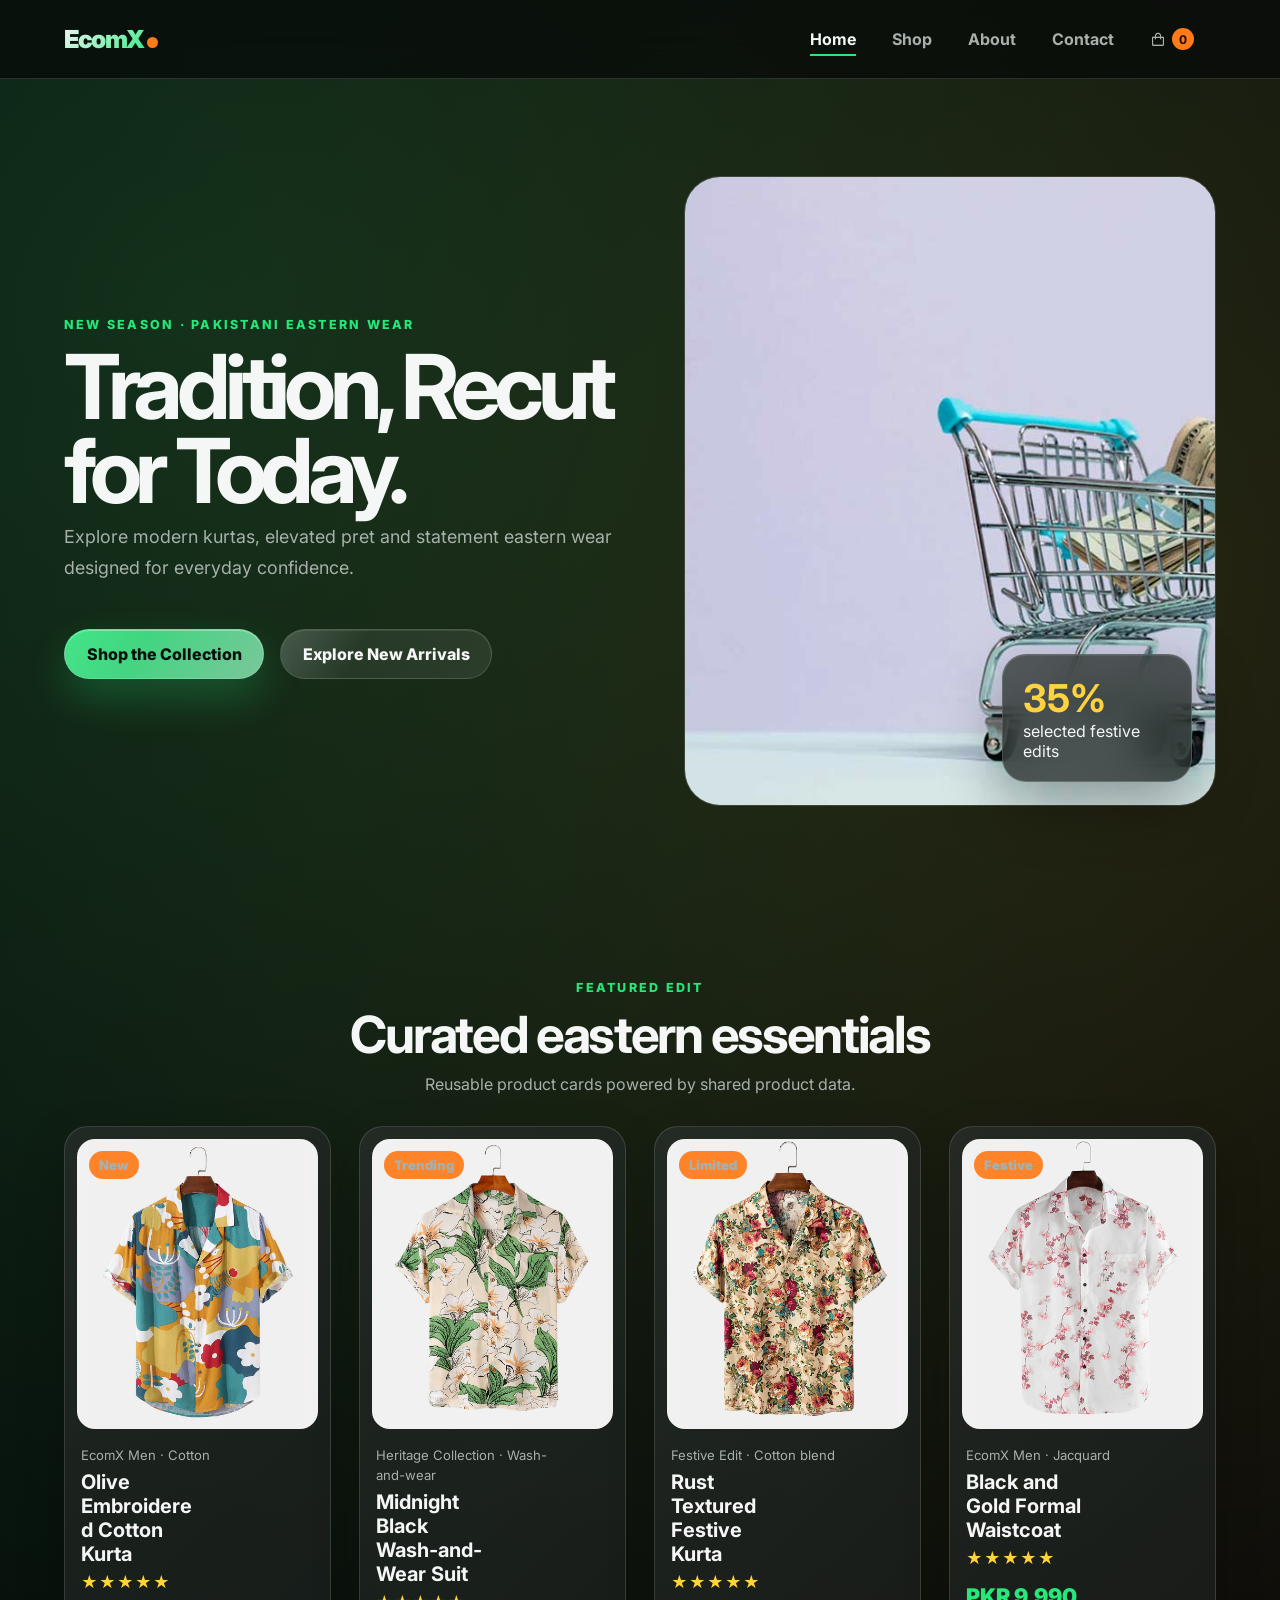
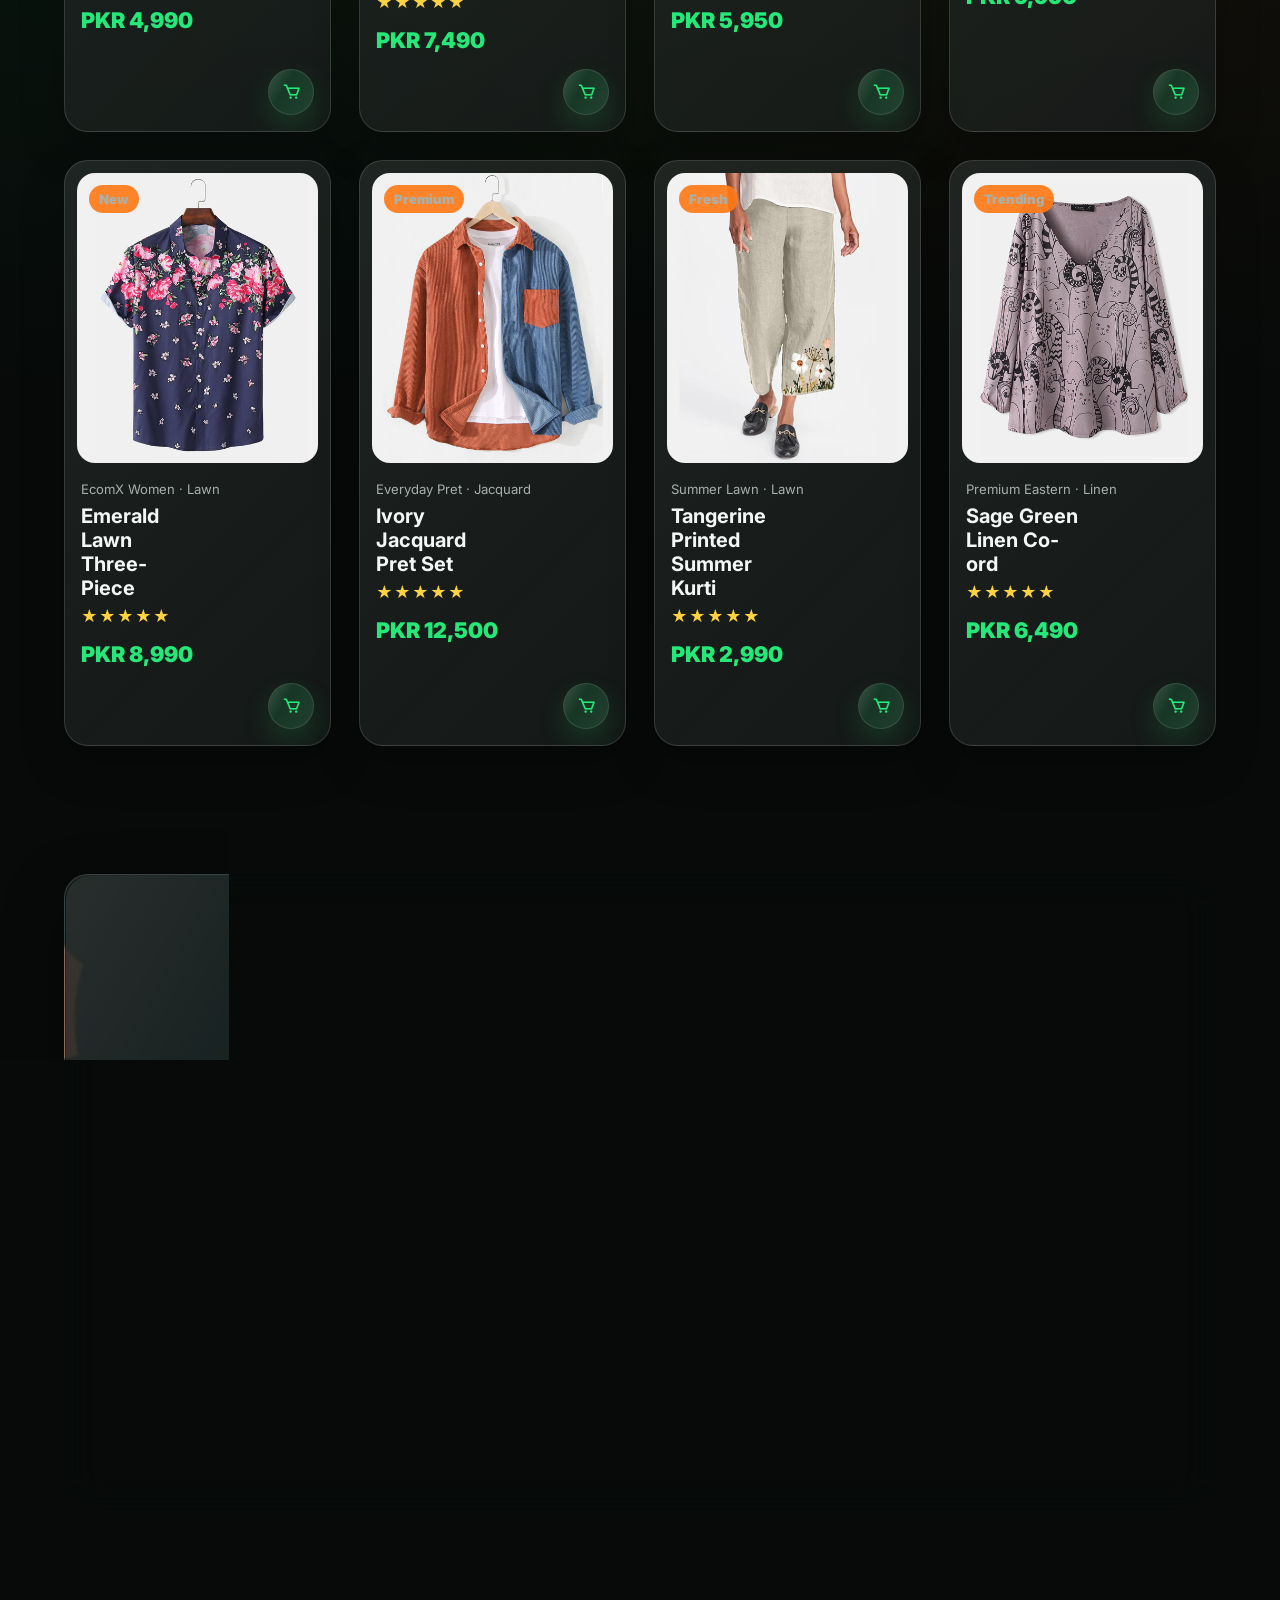
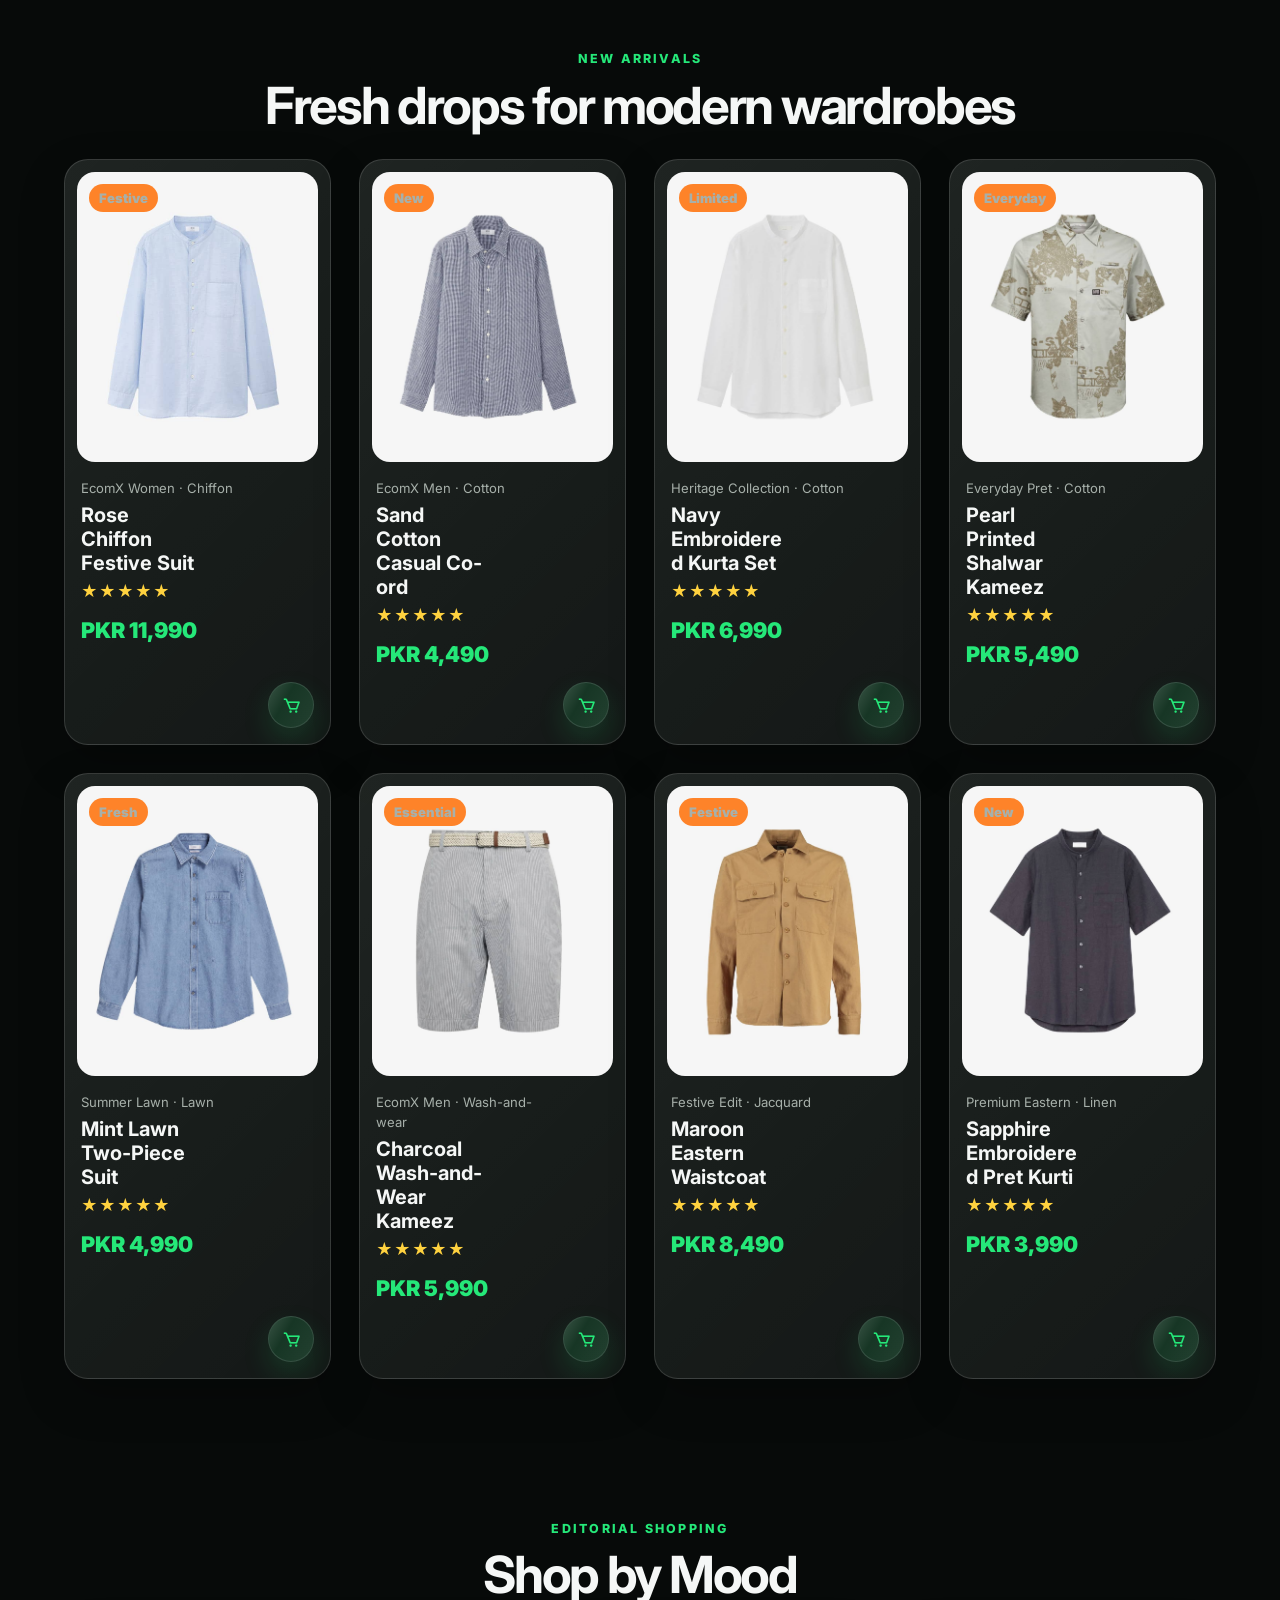
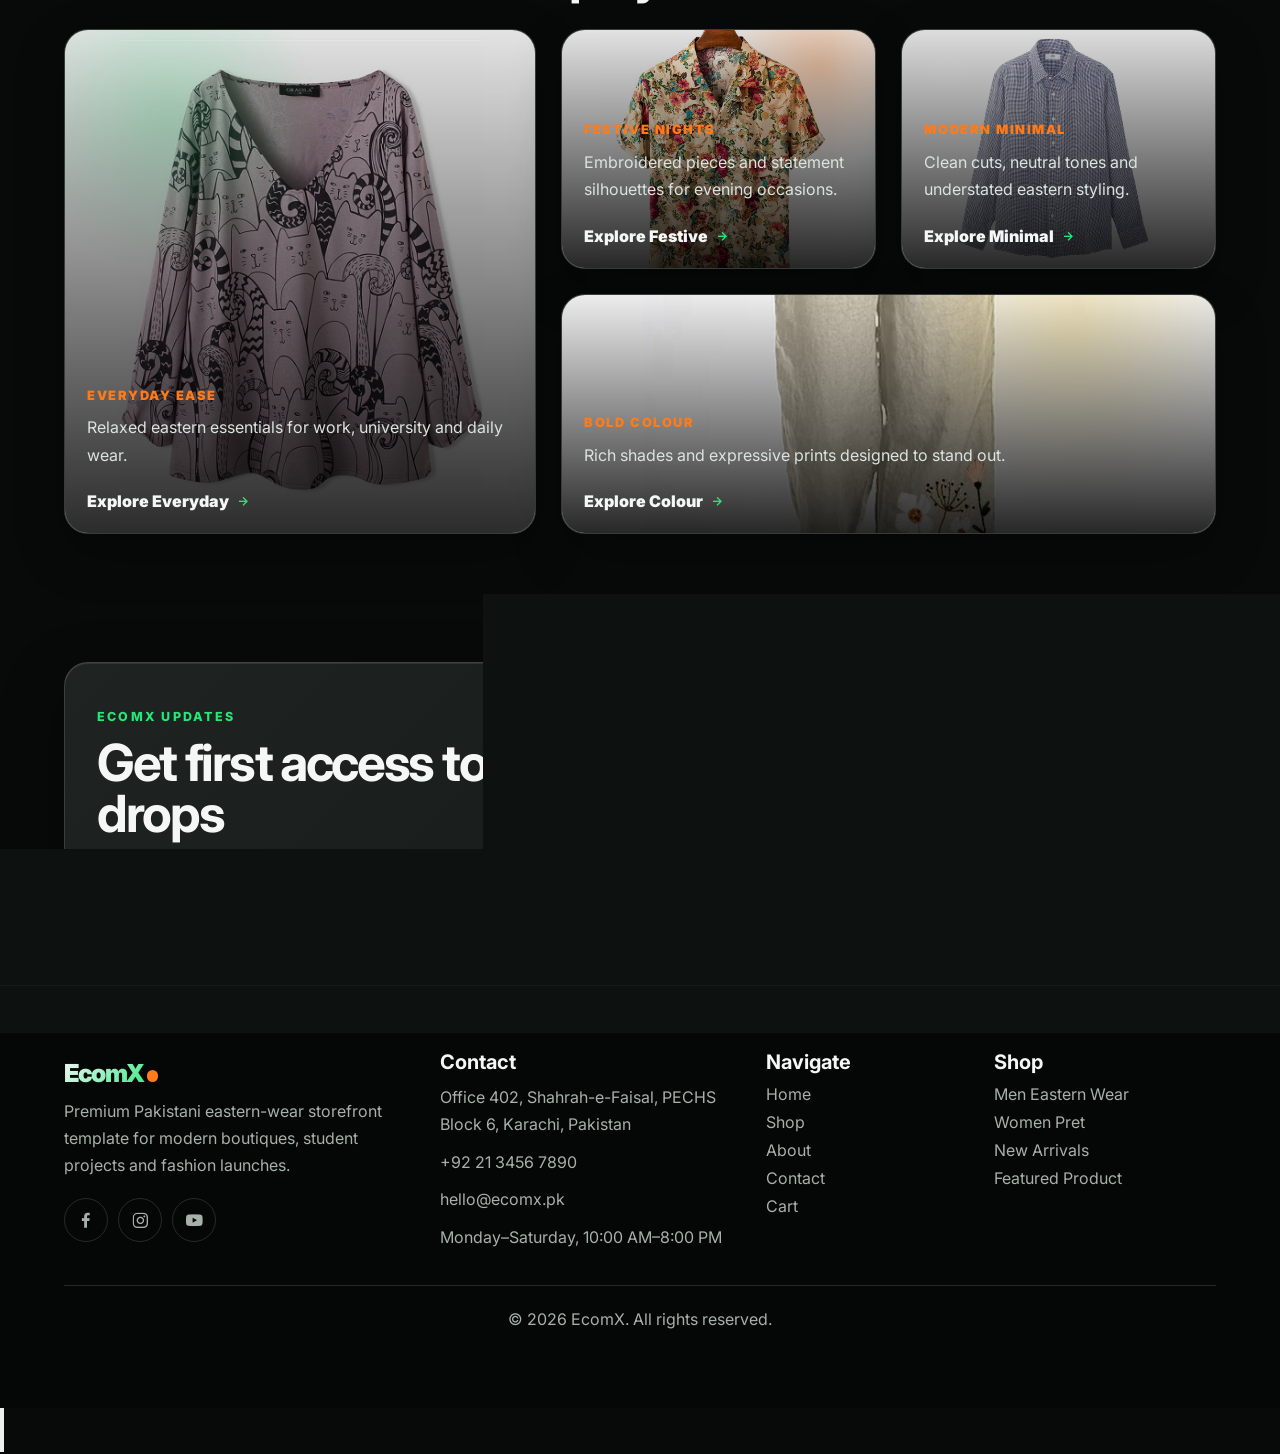
==== index.html @ 0f127090 "First Iteration" ====
<!DOCTYPE html><html lang="en"><head><meta charset="UTF-8"><meta name="viewport" content="width=device-width, initial-scale=1.0"><meta name="description" content="Shop EcomX modern Pakistani kurtas, pret, lawn suits and festive eastern wear."><title>EcomX | Pakistani Eastern Wear</title><link rel="icon" type="image/x-icon" href="./img/icon1.png"><link rel="stylesheet" href="https://cdn.jsdelivr.net/npm/boxicons@latest/css/boxicons.min.css"><link rel="stylesheet" href="style.css"></head><body><header id="header" class="site-header"><a class="brand" href="index.html" aria-label="EcomX home"><span>EcomX</span></a><nav aria-label="Main navigation"><ul id="navbar"><li><a class="active" href="index.html">Home</a></li><li><a class="" href="shop.html">Shop</a></li><li><a class="" href="about.html">About</a></li><li><a class="" href="contact.html">Contact</a></li><li id="lg-bag"><a class="cart-link" href="cart.html" aria-label="Shopping cart"><i class="bx bx-shopping-bag"></i><span class="cart-count" data-cart-count>0</span></a></li><li><button id="close" class="icon-button" aria-label="Close menu"><i class="bx bx-x"></i></button></li></ul></nav><div id="mobile"><a class="cart-link" href="cart.html" aria-label="Shopping cart"><i class="bx bx-shopping-bag"></i><span class="cart-count" data-cart-count>0</span></a><button id="bar" class="icon-button" aria-label="Open menu" aria-controls="navbar" aria-expanded="false"><i class="bx bx-menu"></i></button></div></header><main><section class="hero section-p1"><div class="hero-copy"><p class="eyebrow">New Season · Pakistani Eastern Wear</p><h1>Tradition, Recut for Today.</h1><p>Explore modern kurtas, elevated pret and statement eastern wear designed for everyday confidence.</p><div class="actions"><a class="btn primary" href="shop.html">Shop the Collection</a><a class="btn secondary" href="#new-arrivals">Explore New Arrivals</a></div></div><div class="hero-media"><img src="img/bg-img.jpg" alt="Editorial Pakistani fashion model placeholder"><div class="glass stat"><strong>35%</strong><span>selected festive edits</span></div></div></section><section class="section-p1 collection"><p class="eyebrow">Featured edit</p><h2>Curated eastern essentials</h2><p>Reusable product cards powered by shared product data.</p><div class="product-grid" data-product-grid="featured"></div></section><section class="promo-banner section-p1"><div class="festive-banner glass"><div class="promo-copy"><p class="eyebrow">Festive Edit</p><h2>Celebrate in Statement Eastern Wear</h2><p>Discover embroidered kurtas, elevated pret and occasion-ready pieces selected for the festive season.</p><div class="festive-actions"><a class="btn primary" href="shop.html"><span>Explore the Edit</span></a><p class="offer">Up to 35% off selected styles</p></div></div><div class="promo-media festive-composition"><div class="promo-orb promo-orb-one" aria-hidden="true"></div><img class="promo-main-img" src="img/products/n1.jpg" alt="Rose chiffon festive eastern wear suit"><img class="promo-float promo-float-one" src="img/products/f3.jpg" alt="Rust textured festive kurta detail"><img class="promo-float promo-float-two" src="img/products/n7.jpg" alt="Maroon eastern waistcoat detail"><span class="discount-badge">35% off</span></div></div></section><section id="new-arrivals" class="section-p1 collection"><p class="eyebrow">New arrivals</p><h2>Fresh drops for modern wardrobes</h2><div class="product-grid" data-product-grid="new"></div></section><section class="mood-section section-p1"><div class="section-heading"><p class="eyebrow">Editorial shopping</p><h2>Shop by Mood</h2></div><div class="mood-grid"><article class="mood-tile mood-large"><img src="img/products/f8.jpg" alt="Everyday eastern essentials"><div><span>Everyday Ease</span><p>Relaxed eastern essentials for work, university and daily wear.</p><a href="shop.html" class="mood-link">Explore Everyday <i class="bx bx-right-arrow-alt"></i></a></div></article><article class="mood-tile"><img src="img/products/f3.jpg" alt="Festive embroidered eastern wear"><div><span>Festive Nights</span><p>Embroidered pieces and statement silhouettes for evening occasions.</p><a href="shop.html" class="mood-link">Explore Festive <i class="bx bx-right-arrow-alt"></i></a></div></article><article class="mood-tile"><img src="img/products/n2.jpg" alt="Minimal eastern styling"><div><span>Modern Minimal</span><p>Clean cuts, neutral tones and understated eastern styling.</p><a href="shop.html" class="mood-link">Explore Minimal <i class="bx bx-right-arrow-alt"></i></a></div></article><article class="mood-tile mood-wide"><img src="img/products/f7.jpg" alt="Bold colourful eastern prints"><div><span>Bold Colour</span><p>Rich shades and expressive prints designed to stand out.</p><a href="shop.html" class="mood-link">Explore Colour <i class="bx bx-right-arrow-alt"></i></a></div></article></div></section><section class="newsletter section-p1"><div class="newsletter-panel glass"><div><p class="eyebrow">EcomX updates</p><h2>Get first access to new drops</h2><p>Receive collection updates, private offers and EcomX style edits.</p></div><form class="newsletter-form" novalidate><label for="newsletter-email">Email address</label><div><input id="newsletter-email" name="email" type="email" placeholder="you@example.com" required><button class="btn primary" type="submit">Sign Up</button></div><p class="form-status" role="status"></p></form></div></section></main><footer class="site-footer section-p1"><div class="footer-grid"><div><a class="brand" href="index.html"><span>EcomX</span></a><p>Premium Pakistani eastern-wear storefront template for modern boutiques, student projects and fashion launches.</p><div class="social"><a href="https://www.facebook.com/" aria-label="Facebook"><i class="bx bxl-facebook"></i></a><a href="https://www.instagram.com/" aria-label="Instagram"><i class="bx bxl-instagram"></i></a><a href="https://www.youtube.com/" aria-label="YouTube"><i class="bx bxl-youtube"></i></a></div></div><div><h3>Contact</h3><p><a href="https://www.google.com/maps/search/?api=1&query=Office%20402%2C%20Shahrah-e-Faisal%2C%20PECHS%20Block%206%2C%20Karachi%2C%20Pakistan">Office 402, Shahrah-e-Faisal, PECHS Block 6, Karachi, Pakistan</a></p><p><a href="tel:+922134567890">+92 21 3456 7890</a></p><p><a href="mailto:hello@ecomx.pk">hello@ecomx.pk</a></p><p>Monday–Saturday, 10:00 AM–8:00 PM</p></div><div><h3>Navigate</h3><a href="index.html">Home</a><a href="shop.html">Shop</a><a href="about.html">About</a><a href="contact.html">Contact</a><a href="cart.html">Cart</a></div><div><h3>Shop</h3><a href="shop.html?category=men">Men Eastern Wear</a><a href="shop.html?category=women">Women Pret</a><a href="shop.html">New Arrivals</a><a href="sproduct.html">Featured Product</a></div></div><p class="copyright">© 2026 EcomX. All rights reserved.</p></footer><script src="script.js"></script></body></html>
---- style.css ----
@import url("https://fonts.googleapis.com/css2?family=Inter:wght@400;500;600;700;800;900&display=swap");
:root{--ink:#070A09;--bg:#070A09;--surface:#111714;--glass:rgba(17,23,20,.74);--green:#25E879;--orange:#FF7A18;--yellow:#FFD23F;--cyan:#38BDF8;--text:#F5F7F6;--muted:#A7B0AA;--line:rgba(245,247,246,.14);--radius:24px;--radius-sm:14px;--shadow:0 24px 70px rgba(0,0,0,.38);--section:clamp(28px,5vw,80px);--trans:240ms ease}
*{box-sizing:border-box;margin:0;padding:0}html{scroll-behavior:smooth}body{font-family:Inter,system-ui,sans-serif;background:radial-gradient(circle at 15% 5%,rgba(37,232,121,.16),transparent 28%),radial-gradient(circle at 85% 10%,rgba(255,122,24,.12),transparent 24%),var(--bg);color:var(--text);min-width:0;overflow-x:hidden}img{max-width:100%;display:block}a{color:inherit;text-decoration:none}p{color:var(--muted);line-height:1.7;margin:.65rem 0}h1{font-size:clamp(2.4rem,7vw,6.8rem);line-height:.93;letter-spacing:-.07em}h2{font-size:clamp(1.75rem,4vw,3.6rem);line-height:1;letter-spacing:-.045em}h3{font-size:1.25rem}.section-p1{padding:var(--section)}.eyebrow{color:var(--green);text-transform:uppercase;letter-spacing:.18em;font-weight:800;font-size:.78rem}.glass{background:var(--glass);border:1px solid var(--line);box-shadow:var(--shadow);backdrop-filter:blur(18px);-webkit-backdrop-filter:blur(18px);border-radius:var(--radius)}@supports not ((backdrop-filter:blur(1px)) or (-webkit-backdrop-filter:blur(1px))){.glass,.site-header,#navbar{background:#111714}}
.btn,button{min-height:44px}.btn,.icon-button,.filter{border:0;cursor:pointer;transition:transform var(--trans),box-shadow var(--trans),background var(--trans),border-color var(--trans);font-weight:800}.btn{display:inline-flex;align-items:center;justify-content:center;gap:.5rem;border-radius:999px;padding:.9rem 1.35rem}.primary{background:linear-gradient(135deg,var(--green),#9afec6);color:#06100b;box-shadow:0 12px 30px rgba(37,232,121,.22)}.secondary{border:1px solid var(--line);color:var(--text);background:rgba(255,255,255,.05)}.btn:hover,.icon-button:hover,.filter:hover{transform:translateY(-2px)}:focus-visible{outline:3px solid var(--yellow);outline-offset:3px}.site-header{position:sticky;top:0;z-index:50;display:flex;align-items:center;justify-content:space-between;padding:16px clamp(18px,5vw,80px);background:rgba(7,10,9,.74);border-bottom:1px solid var(--line);backdrop-filter:blur(20px);-webkit-backdrop-filter:blur(20px)}.brand span{font-size:1.55rem;font-weight:900;letter-spacing:-.06em;background:linear-gradient(135deg,var(--text),var(--green));-webkit-background-clip:text;color:transparent}.brand span:after{content:"";display:inline-block;width:.45em;height:.45em;margin-left:.12em;border-radius:50%;background:var(--orange)}#navbar{display:flex;align-items:center;gap:8px;list-style:none}#navbar a{position:relative;padding:12px 14px;color:var(--muted);font-weight:700}#navbar a:after{content:"";position:absolute;left:14px;right:14px;bottom:5px;height:2px;background:var(--green);transform:scaleX(0);transition:transform var(--trans);transform-origin:left}#navbar a:hover,#navbar a.active{color:var(--text)}#navbar a:hover:after,#navbar a.active:after{transform:scaleX(1)}.cart-link{display:inline-flex;align-items:center;gap:6px}.cart-count{background:var(--orange);color:#130701;border-radius:999px;min-width:22px;height:22px;display:inline-flex;align-items:center;justify-content:center;font-size:.75rem}.icon-button{background:rgba(255,255,255,.06);color:var(--text);border-radius:12px;padding:10px;border:1px solid var(--line)}#mobile,#close{display:none}.hero{display:grid;grid-template-columns:1.05fr .95fr;gap:32px;align-items:center;min-height:calc(100vh - 76px)}.hero-copy>p:not(.eyebrow){font-size:1.12rem;max-width:620px}.actions{display:flex;gap:14px;flex-wrap:wrap;margin-top:24px}.hero-media{position:relative}.hero-media img,.about-hero img{height:min(70vh,720px);width:100%;object-fit:cover;border-radius:36px;border:1px solid var(--line);filter:saturate(1.05) contrast(1.04)}.stat{position:absolute;right:24px;bottom:24px;padding:20px;max-width:190px}.stat strong{display:block;font-size:2.4rem;color:var(--yellow)}.collection{text-align:center}.collection>p{max-width:760px;margin-inline:auto}.product-grid{display:grid;grid-template-columns:repeat(4,minmax(0,1fr));gap:clamp(18px,2.2vw,28px);margin-top:28px;text-align:left}.product-card{position:relative;overflow:hidden;padding:12px;min-width:0;border-radius:var(--radius);background:rgba(17,23,20,.68);border:1px solid var(--line);box-shadow:0 18px 46px rgba(0,0,0,.22);transition:transform var(--trans),border-color var(--trans),box-shadow var(--trans)}.product-card:hover{transform:translateY(-7px);border-color:rgba(37,232,121,.55);box-shadow:0 28px 70px rgba(37,232,121,.12)}.product-card .image{overflow:hidden;border-radius:18px;background:#1b211e}.product-card img{width:100%;height:290px;object-fit:cover;transition:transform 320ms ease}.product-card:hover img{transform:scale(1.055)}.badge{position:absolute;top:24px;left:24px;background:rgba(255,122,24,.92);color:var(--ink);border-radius:999px;padding:6px 10px;font-weight:900;font-size:.72rem}.product-card .meta{padding:15px 4px 4px}.product-card span{color:var(--muted);font-size:.82rem}.product-card h3{margin:6px 0;min-height:2.7em;overflow-wrap:anywhere;padding-right:58px}.stars{color:var(--yellow);letter-spacing:1px}.price{color:var(--green);font-size:1.35rem;font-weight:900}.cart-btn{position:absolute;right:16px;bottom:16px;border-radius:50%;width:46px;height:46px;min-width:46px;padding:0;border:1px solid var(--line);background:rgba(37,232,121,.14);color:var(--green);font-size:1.2rem}.promo-banner .glass{padding:clamp(28px,7vw,82px);background:linear-gradient(120deg,rgba(17,23,20,.9),rgba(37,232,121,.1)),url("img/banner/b2.jpg") center/cover}.newsletter-panel{display:grid;grid-template-columns:1fr 1fr;gap:24px;padding:32px}.newsletter-form div{display:flex;gap:10px}.newsletter-form label,.contact-form label,.filters label,.product-info label{display:block;color:var(--text);font-weight:800;margin:12px 0 6px}input,select,textarea{width:100%;background:rgba(255,255,255,.07);border:1px solid var(--line);border-radius:14px;color:var(--text);padding:14px 16px;font:inherit}input::placeholder,textarea::placeholder{color:#7d8781}.form-status{min-height:1.5em;color:var(--yellow)}.page-hero{text-align:center;padding-top:80px}.page-hero p{max-width:760px;margin-inline:auto}.filters{display:flex;gap:14px;align-items:end;justify-content:space-between;flex-wrap:wrap;padding:18px}.filter{padding:12px 16px;border-radius:999px;background:rgba(255,255,255,.07);color:var(--text);border:1px solid var(--line)}.filter.active{background:var(--green);color:#071009}.empty-state{padding:32px;text-align:center;margin-top:24px}.product-detail{display:grid;grid-template-columns:.95fr 1.05fr;gap:28px;align-items:start}.gallery,.product-info,.contact-card,.contact-form,.cart-items,.cart-summary{padding:22px}.gallery>img{width:100%;height:620px;object-fit:cover;border-radius:20px}.thumbs{display:grid;grid-template-columns:repeat(4,1fr);gap:10px;margin-top:12px}.thumbs button{background:transparent;border:1px solid var(--line);border-radius:14px;overflow:hidden;cursor:pointer}.thumbs img{height:115px;width:100%;object-fit:cover}.product-info ul{margin:12px 0 0 20px;color:var(--muted);line-height:1.8}.about-hero{display:grid;grid-template-columns:1fr .9fr;gap:32px;align-items:center}.values,.contact-layout,.cart-layout{display:grid;grid-template-columns:repeat(3,1fr);gap:20px}.values article{padding:24px}.contact-layout{grid-template-columns:.85fr 1.15fr}.contact-card p{display:flex;gap:10px;align-items:flex-start}.contact-card i{color:var(--green);font-size:1.3rem;margin-top:4px}.cart-layout{grid-template-columns:1fr 360px;align-items:start}.cart-row{display:grid;grid-template-columns:96px 1fr auto;gap:16px;align-items:center;border-bottom:1px solid var(--line);padding:14px 0}.cart-row img{width:96px;height:110px;object-fit:cover;border-radius:14px}.qty-controls{display:flex;align-items:center;gap:8px}.qty-controls button,.remove-btn{border:1px solid var(--line);background:rgba(255,255,255,.06);color:var(--text);border-radius:10px;padding:8px 11px;cursor:pointer}.cart-summary p{display:flex;justify-content:space-between}.total{border-top:1px solid var(--line);padding-top:14px}.site-footer{border-top:1px solid var(--line);background:rgba(0,0,0,.34)}.footer-grid{display:grid;grid-template-columns:1.4fr 1.2fr .8fr .9fr;gap:30px}.site-footer h3{margin-bottom:10px}.site-footer a{display:block;color:var(--muted);margin:8px 0}.site-footer a:hover,.social a:hover{color:var(--green)}.social{display:flex;gap:10px}.social a{width:44px;height:44px;border-radius:50%;display:inline-flex;align-items:center;justify-content:center;border:1px solid var(--line);font-size:1.25rem}.copyright{text-align:center;border-top:1px solid var(--line);padding-top:20px;margin-top:24px}
@media(max-width:1024px){.product-grid{grid-template-columns:repeat(3,1fr)}.hero,.about-hero,.product-detail{grid-template-columns:1fr}.footer-grid{grid-template-columns:repeat(2,1fr)}}
@media(max-width:900px){.site-header{padding:12px 18px}#navbar{position:fixed;right:0;top:0;height:100dvh;width:min(82vw,340px);flex-direction:column;align-items:flex-start;gap:10px;padding:92px 26px 28px;background:rgba(17,23,20,.97);border-left:1px solid var(--line);transform:translateX(105%);opacity:0;visibility:hidden;pointer-events:none;transition:transform var(--trans),opacity var(--trans),visibility var(--trans);backdrop-filter:blur(18px);-webkit-backdrop-filter:blur(18px);box-shadow:-24px 0 70px rgba(0,0,0,.42);z-index:70}#navbar.active{transform:translateX(0);opacity:1;visibility:visible;pointer-events:auto}#navbar a{display:block;font-size:1.05rem;padding:14px 4px}#mobile{display:flex;gap:10px;align-items:center;position:relative;z-index:90}#close{display:none;visibility:hidden;pointer-events:none}body.nav-open{overflow:hidden}.nav-overlay{position:fixed;inset:0;background:rgba(0,0,0,.5);opacity:0;visibility:hidden;pointer-events:none;transition:opacity var(--trans),visibility var(--trans);z-index:60}.nav-overlay.active{opacity:1;visibility:visible;pointer-events:auto}.menu-toggle{width:46px;height:46px;display:inline-flex;align-items:center;justify-content:center}.menu-toggle i{font-size:1.45rem}#lg-bag{display:none}.hero{min-height:auto}.product-grid{grid-template-columns:repeat(2,1fr);gap:14px}.product-card img{height:230px}.values,.contact-layout,.cart-layout,.newsletter-panel{grid-template-columns:1fr}.newsletter-form div{flex-direction:column}.cart-summary{position:static}.gallery>img{height:420px}.footer-grid{grid-template-columns:1fr}}
@media(max-width:480px){.section-p1{padding:28px 16px}h1{font-size:2.55rem}.product-grid{grid-template-columns:1fr}.product-card img{height:310px}.cart-row{grid-template-columns:72px 1fr}.cart-row img{width:72px;height:84px}.cart-row>div:last-child{grid-column:1/-1}.thumbs img{height:74px}.actions{flex-direction:column}.btn{width:100%}}
@media(prefers-reduced-motion:reduce){*,*:before,*:after{animation:none!important;transition:none!important;scroll-behavior:auto!important}}

/* Iteration 2 refinements: reusable spacing, liquid glass and editorial sections */
.glass{background:linear-gradient(135deg,rgba(255,255,255,.085),rgba(255,255,255,.025)),var(--glass);border-color:rgba(255,255,255,.16);box-shadow:0 22px 60px rgba(0,0,0,.34),inset 0 1px 0 rgba(255,255,255,.08)}
.btn,.filter,.icon-button,.qty-controls button,.remove-btn,.faq-question{position:relative;isolation:isolate;overflow:hidden;line-height:1.15}
.btn{margin-top:clamp(14px,2vw,22px);border:1px solid rgba(255,255,255,.18);box-shadow:0 14px 34px rgba(0,0,0,.22),inset 0 1px 0 rgba(255,255,255,.16)}
.btn::before,.filter::before,.cart-btn::before{content:"";position:absolute;inset:0;z-index:-1;background:linear-gradient(120deg,rgba(255,255,255,.22),transparent 38%,rgba(255,255,255,.08));opacity:.65;transition:opacity var(--trans),transform var(--trans)}
.btn:hover::before,.filter:hover::before,.cart-btn:hover::before{opacity:1;transform:translateX(6%)}
.primary{background:linear-gradient(135deg,rgba(37,232,121,.96),rgba(154,254,198,.72));box-shadow:0 18px 40px rgba(37,232,121,.24),inset 0 1px 0 rgba(255,255,255,.32)}
.secondary{background:linear-gradient(135deg,rgba(255,255,255,.09),rgba(255,255,255,.035));box-shadow:inset 0 1px 0 rgba(255,255,255,.1)}
.btn:active,.cart-btn:active,.filter:active{transform:translateY(0) scale(.98)}
.actions,.newsletter-form div,.qty-controls{gap:16px}.cart-summary .btn,.product-info .btn,.contact-form .btn{margin-top:18px;margin-bottom:10px}.form-status{margin-top:12px}.product-card .meta{padding-bottom:60px}.cart-btn{display:inline-flex;align-items:center;justify-content:center;box-shadow:0 12px 28px rgba(37,232,121,.15)}
input,select,textarea{min-height:50px;background:linear-gradient(135deg,rgba(255,255,255,.085),rgba(255,255,255,.035));border-color:rgba(255,255,255,.16);box-shadow:inset 0 1px 0 rgba(255,255,255,.08);transition:border-color var(--trans),box-shadow var(--trans),background var(--trans)}
input:hover,select:hover,textarea:hover,input:focus,select:focus,textarea:focus{border-color:rgba(37,232,121,.55);box-shadow:0 0 0 4px rgba(37,232,121,.08),inset 0 1px 0 rgba(255,255,255,.1);outline:0}
select{appearance:none;-webkit-appearance:none;background-image:linear-gradient(135deg,rgba(255,255,255,.085),rgba(255,255,255,.035)),url("data:image/svg+xml,%3Csvg xmlns='http://www.w3.org/2000/svg' width='18' height='18' viewBox='0 0 24 24' fill='none' stroke='%23F5F7F6' stroke-width='2.4' stroke-linecap='round' stroke-linejoin='round'%3E%3Cpath d='m6 9 6 6 6-6'/%3E%3C/svg%3E");background-repeat:no-repeat;background-position:0 0,right 14px center;background-size:auto,18px;padding-right:46px;color:var(--text)}
select option{background:#0b100e;color:#f5f7f6}.filters{align-items:center;gap:18px 20px;padding:22px 24px;margin-bottom:30px}.filters label{min-width:min(100%,230px);margin:0}.filters [role="group"]{display:flex;gap:12px;flex-wrap:wrap}.filter.active{background:linear-gradient(135deg,var(--green),#8df6bd)}#product-count{align-self:center;min-width:150px;margin:0 0 0 auto;padding:12px 16px;text-align:center;border:1px solid rgba(255,255,255,.12);border-radius:999px;background:rgba(255,255,255,.055);color:var(--text);font-weight:800}
.festive-banner{position:relative;display:grid;grid-template-columns:1.05fr .75fr;gap:clamp(24px,5vw,56px);align-items:center;padding:clamp(30px,6vw,70px);overflow:hidden;background:radial-gradient(circle at 18% 18%,rgba(255,122,24,.28),transparent 28%),radial-gradient(circle at 82% 24%,rgba(37,232,121,.24),transparent 30%),linear-gradient(135deg,rgba(9,13,12,.96),rgba(20,30,25,.88))}
.festive-banner::after{content:"";position:absolute;inset:1px;border-radius:inherit;background:linear-gradient(120deg,rgba(255,255,255,.1),transparent 30%,rgba(37,232,121,.08));pointer-events:none}.promo-copy{position:relative;z-index:1;max-width:720px}.promo-copy p:not(.eyebrow){max-width:610px}.promo-copy .offer{display:inline-flex;margin-top:18px;margin-bottom:4px;padding:8px 12px;border-radius:999px;background:rgba(255,122,24,.14);border:1px solid rgba(255,122,24,.32);color:var(--yellow);font-weight:900}.promo-copy .btn{margin-top:22px}.promo-media{position:relative;z-index:1}.promo-media img{width:100%;height:430px;object-fit:cover;border-radius:30px;border:1px solid rgba(255,255,255,.18);box-shadow:0 24px 60px rgba(0,0,0,.36)}.discount-badge{position:absolute;top:18px;left:18px;z-index:2;padding:10px 14px;border-radius:999px;background:linear-gradient(135deg,var(--orange),var(--yellow));color:#160800;font-weight:900;box-shadow:0 12px 30px rgba(255,122,24,.25)}
.section-heading{text-align:center;max-width:760px;margin:0 auto 28px}.mood-grid{display:grid;grid-template-columns:1.2fr .8fr .8fr;grid-auto-rows:240px;gap:18px}.mood-tile{position:relative;overflow:hidden;border-radius:var(--radius);border:1px solid rgba(255,255,255,.16);background:#101713;box-shadow:0 20px 50px rgba(0,0,0,.28)}.mood-large{grid-row:span 2}.mood-wide{grid-column:span 2}.mood-tile img{width:100%;height:100%;object-fit:cover;filter:saturate(1.08) contrast(1.04);transition:transform 520ms ease}.mood-tile::before{content:"";position:absolute;inset:0;z-index:1;background:linear-gradient(180deg,rgba(0,0,0,.08),rgba(0,0,0,.82)),radial-gradient(circle at 22% 18%,rgba(37,232,121,.24),transparent 28%);pointer-events:none}.mood-tile:nth-child(2)::before{background:linear-gradient(180deg,rgba(0,0,0,.08),rgba(0,0,0,.84)),radial-gradient(circle at 82% 15%,rgba(255,122,24,.32),transparent 30%)}.mood-tile:nth-child(3)::before{background:linear-gradient(180deg,rgba(0,0,0,.12),rgba(0,0,0,.84)),radial-gradient(circle at 15% 20%,rgba(255,255,255,.16),transparent 28%)}.mood-tile:nth-child(4)::before{background:linear-gradient(180deg,rgba(0,0,0,.04),rgba(0,0,0,.84)),radial-gradient(circle at 78% 15%,rgba(255,210,63,.28),transparent 30%)}.mood-tile div{position:absolute;z-index:2;left:22px;right:22px;bottom:22px}.mood-tile span{color:var(--orange);font-weight:900;text-transform:uppercase;letter-spacing:.12em;font-size:.8rem}.mood-tile p{max-width:520px;color:#dbe3df}.mood-link{display:inline-flex;align-items:center;gap:6px;margin-top:12px;color:var(--text);font-weight:900}.mood-link i{transition:transform var(--trans);color:var(--green)}.mood-tile:hover img{transform:scale(1.065)}.mood-tile:hover .mood-link i{transform:translateX(5px)}
.faq-section{padding-top:0}.faq-list{max-width:940px;margin:0 auto;padding:14px}.faq-item+.faq-item{border-top:1px solid rgba(255,255,255,.11)}.faq-question{width:100%;display:flex;justify-content:space-between;align-items:center;gap:16px;padding:18px 10px;background:transparent;color:var(--text);border:0;text-align:left;font:inherit;font-weight:900;cursor:pointer}.faq-question i{color:var(--green);font-size:1.45rem;transition:transform var(--trans)}.faq-question[aria-expanded="true"] i{transform:rotate(180deg)}.faq-answer{display:grid;grid-template-rows:0fr;transition:grid-template-rows 260ms ease}.faq-answer.open{grid-template-rows:1fr}.faq-answer p{overflow:hidden;margin:0;padding:0 10px 18px;color:var(--muted)}
.contact-card,.contact-form,.cart-summary,.cart-items,.product-info,.gallery,.newsletter-panel,.filters,.product-card{background:linear-gradient(135deg,rgba(255,255,255,.075),rgba(255,255,255,.026)),rgba(17,23,20,.72)}
@media(max-width:1024px){.festive-banner{grid-template-columns:1fr .8fr}.mood-grid{grid-template-columns:1fr 1fr;grid-auto-rows:250px}.mood-large,.mood-wide{grid-column:span 1;grid-row:span 1}.filters{align-items:stretch}#product-count{margin:4px 0 0;width:100%}}
@media(max-width:900px){.festive-banner{grid-template-columns:1fr;text-align:center}.promo-copy,.promo-copy p:not(.eyebrow){margin-inline:auto}.festive-actions{justify-content:center}.promo-media img{height:360px}.mood-grid{grid-template-columns:1fr;grid-auto-rows:300px}.mood-large,.mood-wide{grid-column:auto}.filters{flex-direction:column;align-items:stretch}.filters label,.filters [role="group"]{width:100%}.filter{flex:1}.faq-question{padding:16px 6px}.cart-summary .btn{width:100%}}
@media(max-width:480px){.promo-media img{height:300px}.festive-banner{padding:24px}.festive-actions{flex-direction:column;align-items:center}.festive-actions .btn{width:auto;max-width:100%;margin-top:0}.mood-grid{grid-auto-rows:280px}.newsletter-form .btn{margin-top:6px}.filters [role="group"]{gap:8px}.filter{padding:11px 12px}}


/* Iteration 3 responsive stability refinements */
.icon-button,.cart-btn,.social a{display:inline-flex;align-items:center;justify-content:center;flex:0 0 auto}.icon-button i,.cart-btn i,.social i{line-height:1}.cart-btn{z-index:3;overflow:hidden}.cart-btn:hover{transform:translateY(-2px)}.cart-btn:focus-visible{outline:3px solid var(--yellow);outline-offset:4px}.product-card .meta{padding-right:62px}.product-card .price{margin-bottom:0}.festive-actions{display:flex;align-items:center;gap:16px;flex-wrap:wrap;margin-top:24px}.festive-actions .btn{margin-top:0}.promo-copy .offer{margin:0;padding:9px 14px;color:var(--ink);background:linear-gradient(135deg,rgba(255,122,24,.95),rgba(255,210,63,.9));box-shadow:0 12px 28px rgba(255,122,24,.18)}.festive-composition{min-height:470px;isolation:isolate}.promo-main-img{position:relative;z-index:2;max-width:82%;margin-left:auto}.promo-float{position:absolute;z-index:3;width:38%;height:190px!important;object-fit:cover;border-radius:24px;border:1px solid rgba(255,255,255,.2);box-shadow:0 20px 44px rgba(0,0,0,.34)}.promo-float-one{left:0;bottom:34px}.promo-float-two{right:8px;top:18px;width:32%;height:160px!important}.promo-orb{position:absolute;border-radius:999px;filter:blur(.2px);z-index:1}.promo-orb-one{left:8%;top:12%;width:170px;height:170px;background:radial-gradient(circle,rgba(37,232,121,.32),transparent 68%)}.discount-badge{color:var(--ink);right:auto}.values article{position:relative;overflow:hidden}.values article::before{content:"";display:block;width:46px;height:3px;margin-bottom:18px;border-radius:999px;background:linear-gradient(90deg,var(--green),var(--orange))}.values article h2{font-size:clamp(1.4rem,2.5vw,2rem);font-weight:800;letter-spacing:-.035em;line-height:1.15;text-transform:capitalize}.values article p{max-width:60ch;line-height:1.75;margin-top:14px;color:#c7d0cb}.faq-answer{max-height:0;overflow:hidden;opacity:0;visibility:hidden;transition:max-height 260ms ease,opacity 220ms ease,visibility 260ms ease}.faq-answer.open{opacity:1;visibility:visible}.faq-answer p{padding:0 10px 18px}.mood-grid{gap:clamp(16px,2vw,26px)}.newsletter-panel,.values,.contact-layout,.cart-layout{gap:clamp(18px,2vw,26px)}@media(max-width:1024px){.product-grid{grid-template-columns:repeat(2,minmax(0,1fr))}.values{grid-template-columns:1fr}.festive-composition{min-height:430px}.promo-main-img{max-width:76%;margin-inline:auto}.promo-float-one{left:3%}}@media(max-width:620px){.product-grid{grid-template-columns:1fr}.product-card img{height:310px}.product-card .meta{padding-right:62px}.festive-composition{min-height:390px}.promo-main-img{max-width:88%}.promo-float{width:42%;height:140px!important}.promo-float-two{height:125px!important}.discount-badge{top:12px;left:12px}}@media(max-width:360px){.section-p1{padding-left:14px;padding-right:14px}.product-card img{height:280px}.cart-btn{right:16px;bottom:16px}.promo-float{display:none}.festive-composition{min-height:auto}.promo-main-img{max-width:100%}}
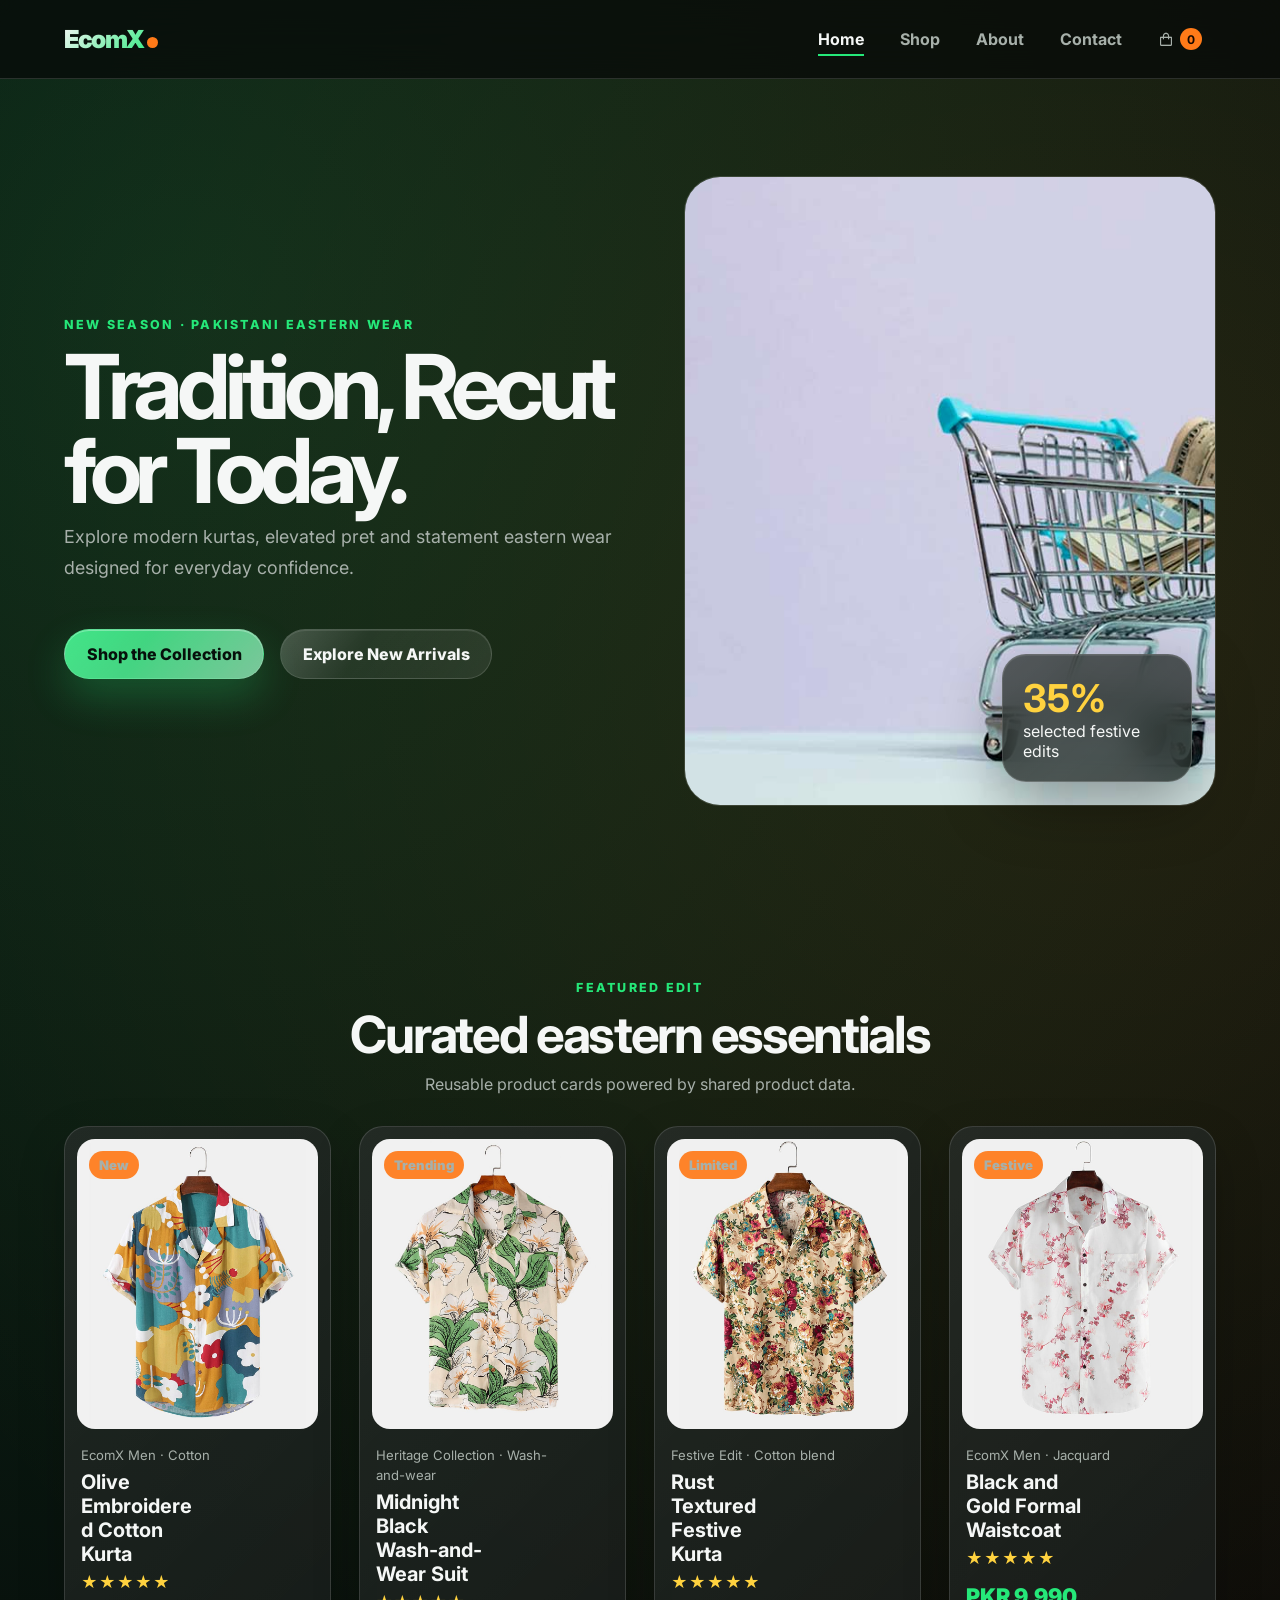
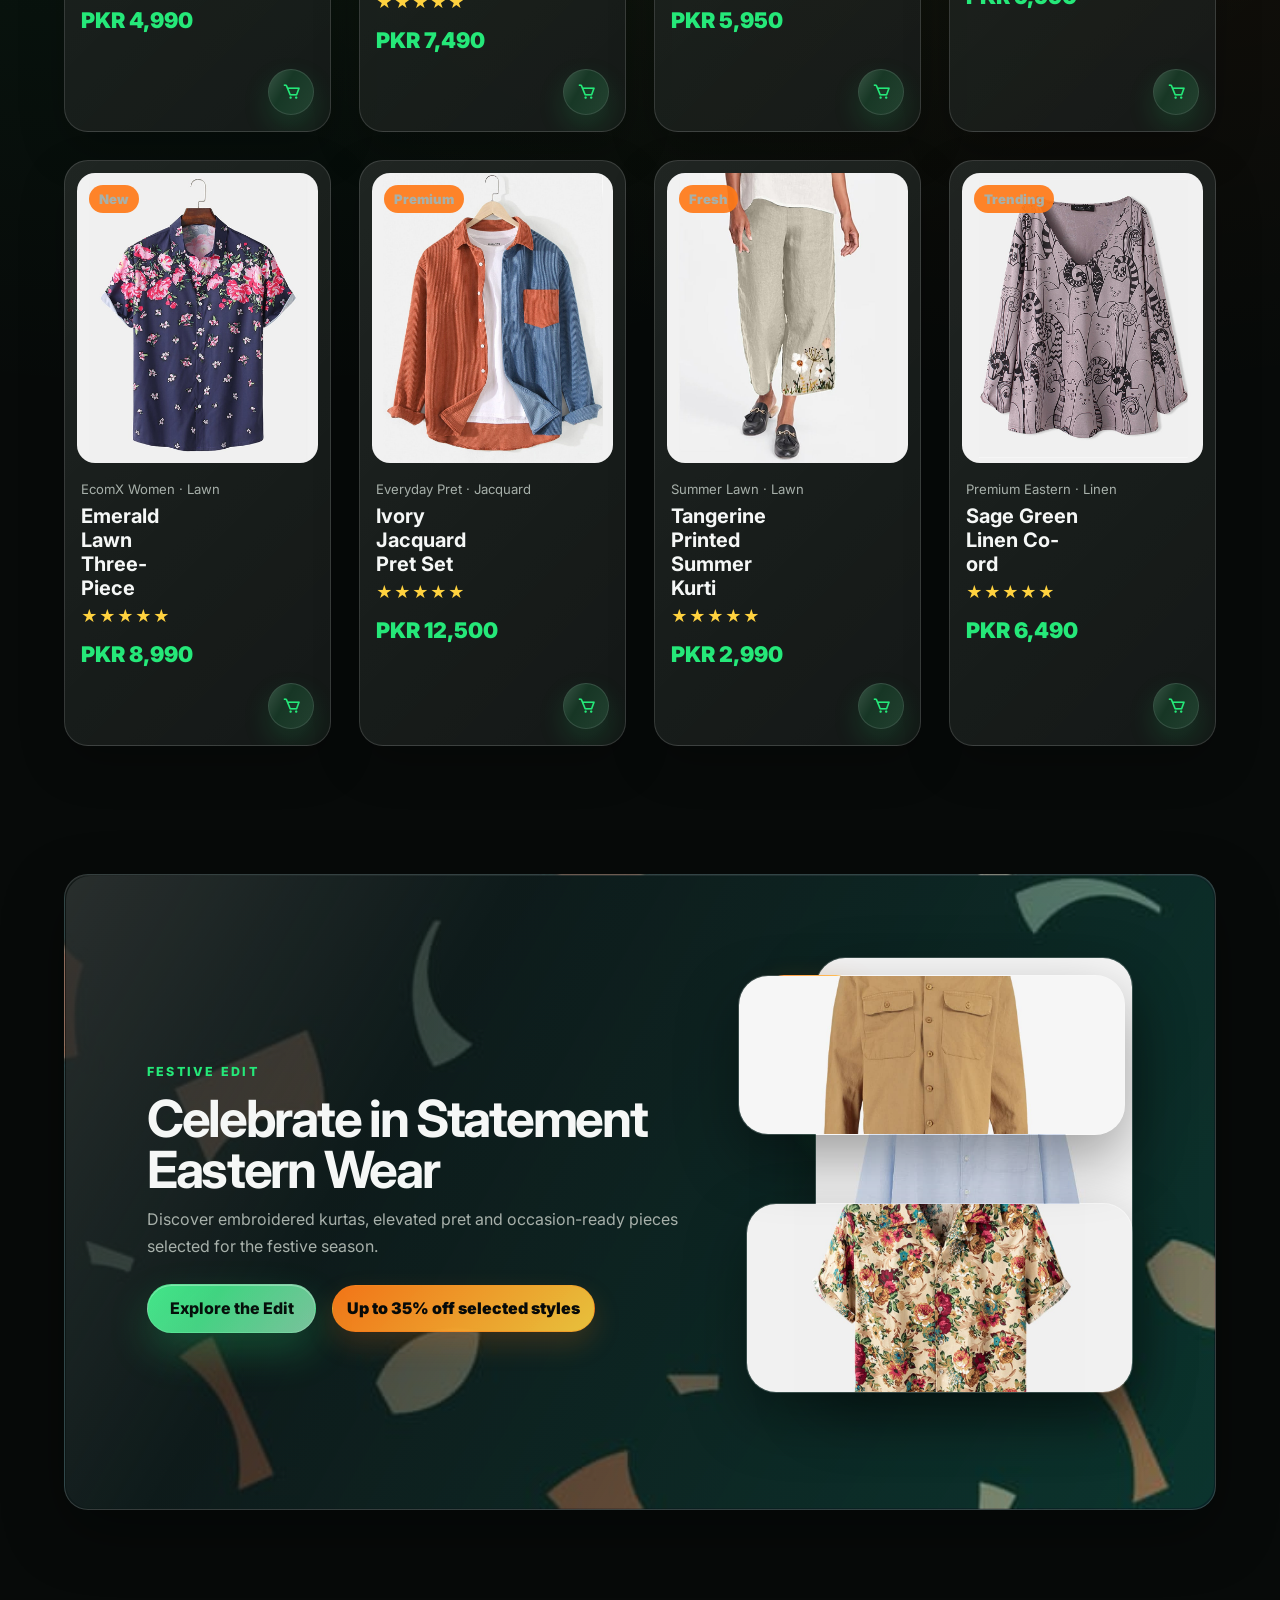
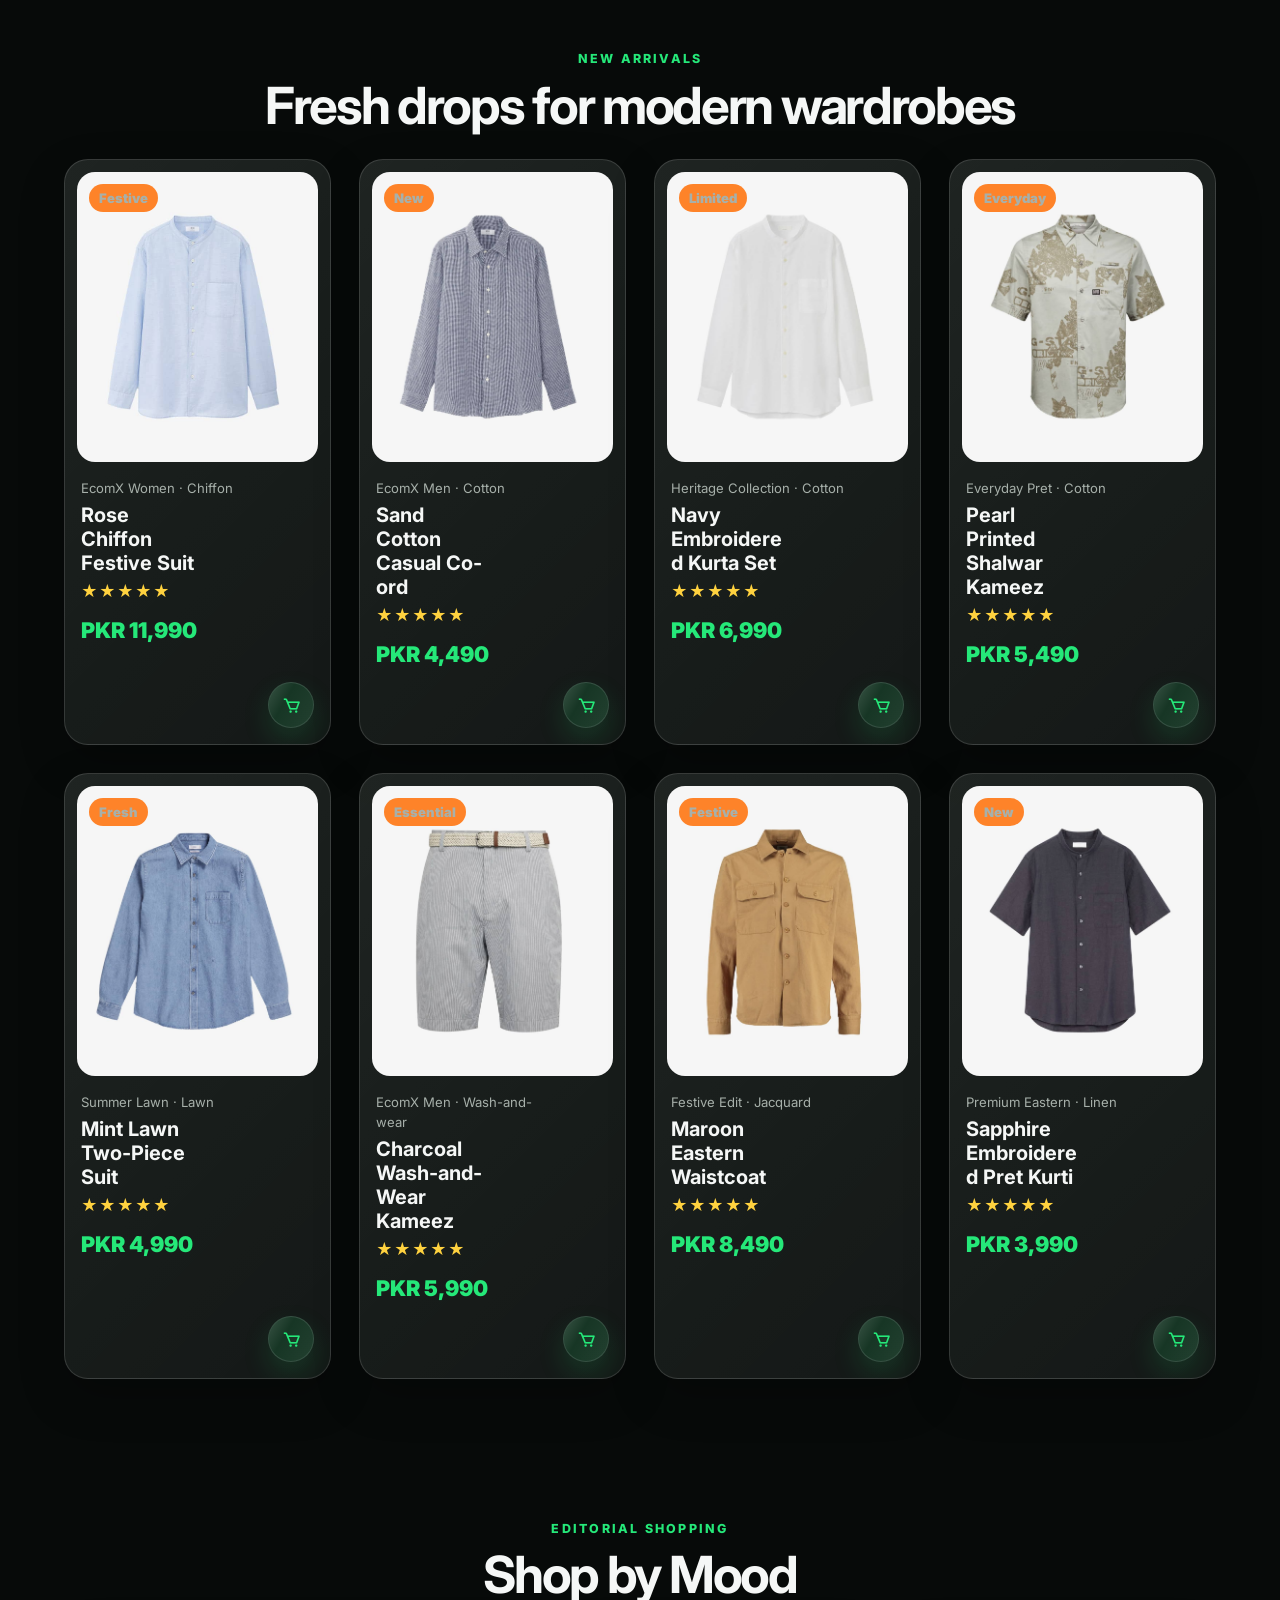
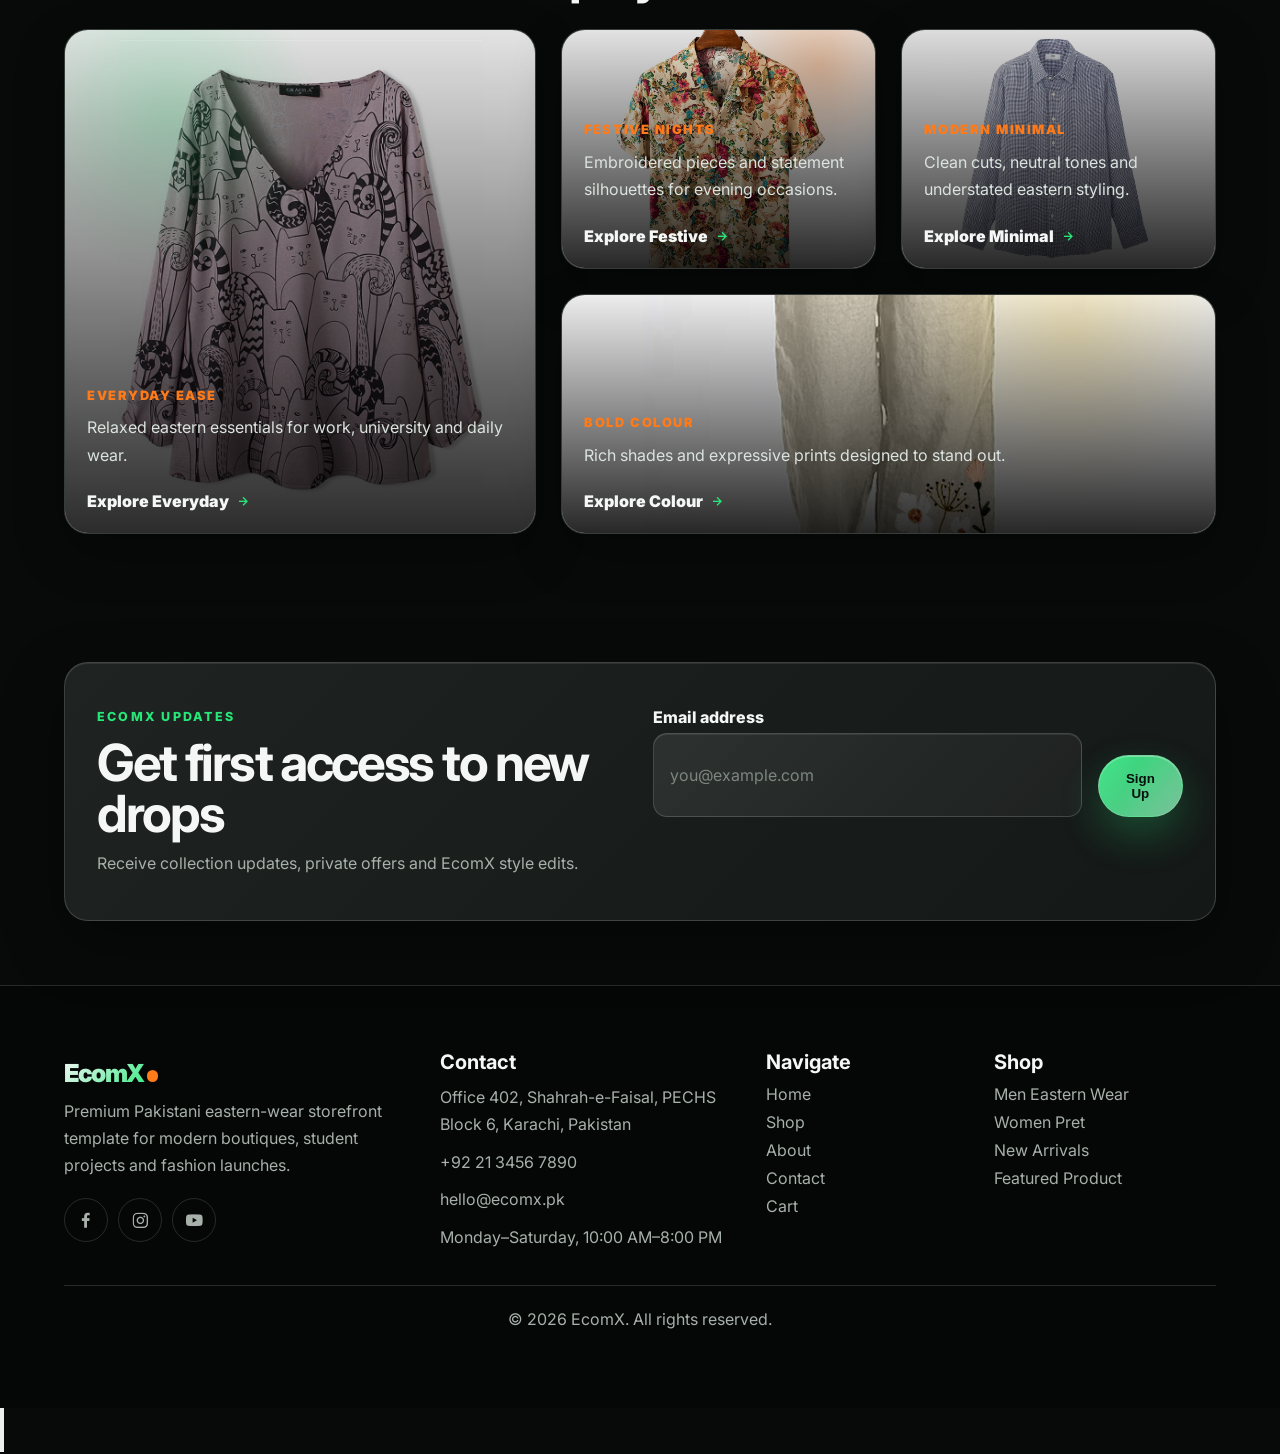
==== commit afb96178: "second iteration" ====
--- a/index.html
+++ b/index.html
@@ -1 +1 @@
-<!DOCTYPE html><html lang="en"><head><meta charset="UTF-8"><meta name="viewport" content="width=device-width, initial-scale=1.0"><meta name="description" content="Shop EcomX modern Pakistani kurtas, pret, lawn suits and festive eastern wear."><title>EcomX | Pakistani Eastern Wear</title><link rel="icon" type="image/x-icon" href="./img/icon1.png"><link rel="stylesheet" href="https://cdn.jsdelivr.net/npm/boxicons@latest/css/boxicons.min.css"><link rel="stylesheet" href="style.css"></head><body><header id="header" class="site-header"><a class="brand" href="index.html" aria-label="EcomX home"><span>EcomX</span></a><nav aria-label="Main navigation"><ul id="navbar"><li><a class="active" href="index.html">Home</a></li><li><a class="" href="shop.html">Shop</a></li><li><a class="" href="about.html">About</a></li><li><a class="" href="contact.html">Contact</a></li><li id="lg-bag"><a class="cart-link" href="cart.html" aria-label="Shopping cart"><i class="bx bx-shopping-bag"></i><span class="cart-count" data-cart-count>0</span></a></li><li><button id="close" class="icon-button" aria-label="Close menu"><i class="bx bx-x"></i></button></li></ul></nav><div id="mobile"><a class="cart-link" href="cart.html" aria-label="Shopping cart"><i class="bx bx-shopping-bag"></i><span class="cart-count" data-cart-count>0</span></a><button id="bar" class="icon-button" aria-label="Open menu" aria-controls="navbar" aria-expanded="false"><i class="bx bx-menu"></i></button></div></header><main><section class="hero section-p1"><div class="hero-copy"><p class="eyebrow">New Season · Pakistani Eastern Wear</p><h1>Tradition, Recut for Today.</h1><p>Explore modern kurtas, elevated pret and statement eastern wear designed for everyday confidence.</p><div class="actions"><a class="btn primary" href="shop.html">Shop the Collection</a><a class="btn secondary" href="#new-arrivals">Explore New Arrivals</a></div></div><div class="hero-media"><img src="img/bg-img.jpg" alt="Editorial Pakistani fashion model placeholder"><div class="glass stat"><strong>35%</strong><span>selected festive edits</span></div></div></section><section class="section-p1 collection"><p class="eyebrow">Featured edit</p><h2>Curated eastern essentials</h2><p>Reusable product cards powered by shared product data.</p><div class="product-grid" data-product-grid="featured"></div></section><section class="promo-banner section-p1"><div class="festive-banner glass"><div class="promo-copy"><p class="eyebrow">Festive Edit</p><h2>Celebrate in Statement Eastern Wear</h2><p>Discover embroidered kurtas, elevated pret and occasion-ready pieces selected for the festive season.</p><div class="festive-actions"><a class="btn primary" href="shop.html"><span>Explore the Edit</span></a><p class="offer">Up to 35% off selected styles</p></div></div><div class="promo-media festive-composition"><div class="promo-orb promo-orb-one" aria-hidden="true"></div><img class="promo-main-img" src="img/products/n1.jpg" alt="Rose chiffon festive eastern wear suit"><img class="promo-float promo-float-one" src="img/products/f3.jpg" alt="Rust textured festive kurta detail"><img class="promo-float promo-float-two" src="img/products/n7.jpg" alt="Maroon eastern waistcoat detail"><span class="discount-badge">35% off</span></div></div></section><section id="new-arrivals" class="section-p1 collection"><p class="eyebrow">New arrivals</p><h2>Fresh drops for modern wardrobes</h2><div class="product-grid" data-product-grid="new"></div></section><section class="mood-section section-p1"><div class="section-heading"><p class="eyebrow">Editorial shopping</p><h2>Shop by Mood</h2></div><div class="mood-grid"><article class="mood-tile mood-large"><img src="img/products/f8.jpg" alt="Everyday eastern essentials"><div><span>Everyday Ease</span><p>Relaxed eastern essentials for work, university and daily wear.</p><a href="shop.html" class="mood-link">Explore Everyday <i class="bx bx-right-arrow-alt"></i></a></div></article><article class="mood-tile"><img src="img/products/f3.jpg" alt="Festive embroidered eastern wear"><div><span>Festive Nights</span><p>Embroidered pieces and statement silhouettes for evening occasions.</p><a href="shop.html" class="mood-link">Explore Festive <i class="bx bx-right-arrow-alt"></i></a></div></article><article class="mood-tile"><img src="img/products/n2.jpg" alt="Minimal eastern styling"><div><span>Modern Minimal</span><p>Clean cuts, neutral tones and understated eastern styling.</p><a href="shop.html" class="mood-link">Explore Minimal <i class="bx bx-right-arrow-alt"></i></a></div></article><article class="mood-tile mood-wide"><img src="img/products/f7.jpg" alt="Bold colourful eastern prints"><div><span>Bold Colour</span><p>Rich shades and expressive prints designed to stand out.</p><a href="shop.html" class="mood-link">Explore Colour <i class="bx bx-right-arrow-alt"></i></a></div></article></div></section><section class="newsletter section-p1"><div class="newsletter-panel glass"><div><p class="eyebrow">EcomX updates</p><h2>Get first access to new drops</h2><p>Receive collection updates, private offers and EcomX style edits.</p></div><form class="newsletter-form" novalidate><label for="newsletter-email">Email address</label><div><input id="newsletter-email" name="email" type="email" placeholder="you@example.com" required><button class="btn primary" type="submit">Sign Up</button></div><p class="form-status" role="status"></p></form></div></section></main><footer class="site-footer section-p1"><div class="footer-grid"><div><a class="brand" href="index.html"><span>EcomX</span></a><p>Premium Pakistani eastern-wear storefront template for modern boutiques, student projects and fashion launches.</p><div class="social"><a href="https://www.facebook.com/" aria-label="Facebook"><i class="bx bxl-facebook"></i></a><a href="https://www.instagram.com/" aria-label="Instagram"><i class="bx bxl-instagram"></i></a><a href="https://www.youtube.com/" aria-label="YouTube"><i class="bx bxl-youtube"></i></a></div></div><div><h3>Contact</h3><p><a href="https://www.google.com/maps/search/?api=1&query=Office%20402%2C%20Shahrah-e-Faisal%2C%20PECHS%20Block%206%2C%20Karachi%2C%20Pakistan">Office 402, Shahrah-e-Faisal, PECHS Block 6, Karachi, Pakistan</a></p><p><a href="tel:+922134567890">+92 21 3456 7890</a></p><p><a href="mailto:hello@ecomx.pk">hello@ecomx.pk</a></p><p>Monday–Saturday, 10:00 AM–8:00 PM</p></div><div><h3>Navigate</h3><a href="index.html">Home</a><a href="shop.html">Shop</a><a href="about.html">About</a><a href="contact.html">Contact</a><a href="cart.html">Cart</a></div><div><h3>Shop</h3><a href="shop.html?category=men">Men Eastern Wear</a><a href="shop.html?category=women">Women Pret</a><a href="shop.html">New Arrivals</a><a href="sproduct.html">Featured Product</a></div></div><p class="copyright">© 2026 EcomX. All rights reserved.</p></footer><script src="script.js"></script></body></html>+<!DOCTYPE html><html lang="en"><head><meta charset="UTF-8"><meta name="viewport" content="width=device-width, initial-scale=1.0, viewport-fit=cover"><meta name="description" content="Shop EcomX modern Pakistani kurtas, pret, lawn suits and festive eastern wear."><title>EcomX | Pakistani Eastern Wear</title><link rel="icon" type="image/x-icon" href="./img/icon1.png"><link rel="stylesheet" href="https://cdn.jsdelivr.net/npm/boxicons@latest/css/boxicons.min.css"><link rel="stylesheet" href="style.css?v=6"></head><body><header id="header" class="site-header"><a class="brand" href="index.html" aria-label="EcomX home"><span>EcomX</span></a><nav aria-label="Main navigation"><ul id="navbar"><li><a class="active" href="index.html">Home</a></li><li><a class="" href="shop.html">Shop</a></li><li><a class="" href="about.html">About</a></li><li><a class="" href="contact.html">Contact</a></li><li id="lg-bag"><a class="cart-link" href="cart.html" aria-label="Shopping cart"><i class="bx bx-shopping-bag"></i><span class="cart-count" data-cart-count>0</span></a></li></ul></nav><div id="mobile"><a class="cart-link" href="cart.html" aria-label="Shopping cart"><i class="bx bx-shopping-bag"></i><span class="cart-count" data-cart-count>0</span></a><button id="bar" class="icon-button" aria-label="Open menu" aria-controls="navbar" aria-expanded="false"><i class="bx bx-menu"></i></button></div></header><main><section class="hero section-p1"><div class="hero-copy"><p class="eyebrow">New Season · Pakistani Eastern Wear</p><h1>Tradition, Recut for Today.</h1><p>Explore modern kurtas, elevated pret and statement eastern wear designed for everyday confidence.</p><div class="actions"><a class="btn primary" href="shop.html">Shop the Collection</a><a class="btn secondary" href="#new-arrivals">Explore New Arrivals</a></div></div><div class="hero-media"><img src="img/bg-img.jpg" alt="Editorial Pakistani fashion model placeholder"><div class="glass stat"><strong>35%</strong><span>selected festive edits</span></div></div></section><section class="section-p1 collection"><p class="eyebrow">Featured edit</p><h2>Curated eastern essentials</h2><p>Reusable product cards powered by shared product data.</p><div class="product-grid" data-product-grid="featured"></div></section><section class="promo-banner section-p1"><div class="festive-banner glass"><div class="promo-copy"><p class="eyebrow">Festive Edit</p><h2>Celebrate in Statement Eastern Wear</h2><p>Discover embroidered kurtas, elevated pret and occasion-ready pieces selected for the festive season.</p><div class="festive-actions"><a class="btn primary" href="shop.html"><span>Explore the Edit</span></a><p class="offer">Up to 35% off selected styles</p></div></div><div class="promo-media festive-composition"><div class="promo-orb promo-orb-one" aria-hidden="true"></div><img class="promo-main-img" src="img/products/n1.jpg" alt="Rose chiffon festive eastern wear suit"><img class="promo-float promo-float-one" src="img/products/f3.jpg" alt="Rust textured festive kurta detail"><img class="promo-float promo-float-two" src="img/products/n7.jpg" alt="Maroon eastern waistcoat detail"><span class="discount-badge">35% off</span></div></div></section><section id="new-arrivals" class="section-p1 collection"><p class="eyebrow">New arrivals</p><h2>Fresh drops for modern wardrobes</h2><div class="product-grid" data-product-grid="new"></div></section><section class="mood-section section-p1"><div class="section-heading"><p class="eyebrow">Editorial shopping</p><h2>Shop by Mood</h2></div><div class="mood-grid"><article class="mood-tile mood-large"><img src="img/products/f8.jpg" alt="Everyday eastern essentials"><div><span>Everyday Ease</span><p>Relaxed eastern essentials for work, university and daily wear.</p><a href="shop.html" class="mood-link">Explore Everyday <i class="bx bx-right-arrow-alt"></i></a></div></article><article class="mood-tile"><img src="img/products/f3.jpg" alt="Festive embroidered eastern wear"><div><span>Festive Nights</span><p>Embroidered pieces and statement silhouettes for evening occasions.</p><a href="shop.html" class="mood-link">Explore Festive <i class="bx bx-right-arrow-alt"></i></a></div></article><article class="mood-tile"><img src="img/products/n2.jpg" alt="Minimal eastern styling"><div><span>Modern Minimal</span><p>Clean cuts, neutral tones and understated eastern styling.</p><a href="shop.html" class="mood-link">Explore Minimal <i class="bx bx-right-arrow-alt"></i></a></div></article><article class="mood-tile mood-wide"><img src="img/products/f7.jpg" alt="Bold colourful eastern prints"><div><span>Bold Colour</span><p>Rich shades and expressive prints designed to stand out.</p><a href="shop.html" class="mood-link">Explore Colour <i class="bx bx-right-arrow-alt"></i></a></div></article></div></section><section class="newsletter section-p1"><div class="newsletter-panel glass"><div><p class="eyebrow">EcomX updates</p><h2>Get first access to new drops</h2><p>Receive collection updates, private offers and EcomX style edits.</p></div><form class="newsletter-form" novalidate><label for="newsletter-email">Email address</label><div><input id="newsletter-email" name="email" type="email" placeholder="you@example.com" required><button class="btn primary" type="submit">Sign Up</button></div><p class="form-status" role="status"></p></form></div></section></main><footer class="site-footer section-p1"><div class="footer-grid"><div><a class="brand" href="index.html"><span>EcomX</span></a><p>Premium Pakistani eastern-wear storefront template for modern boutiques, student projects and fashion launches.</p><div class="social"><a href="https://www.facebook.com/" aria-label="Facebook"><i class="bx bxl-facebook"></i></a><a href="https://www.instagram.com/" aria-label="Instagram"><i class="bx bxl-instagram"></i></a><a href="https://www.youtube.com/" aria-label="YouTube"><i class="bx bxl-youtube"></i></a></div></div><div><h3>Contact</h3><p><a href="https://www.google.com/maps/search/?api=1&query=Office%20402%2C%20Shahrah-e-Faisal%2C%20PECHS%20Block%206%2C%20Karachi%2C%20Pakistan">Office 402, Shahrah-e-Faisal, PECHS Block 6, Karachi, Pakistan</a></p><p><a href="tel:+922134567890">+92 21 3456 7890</a></p><p><a href="mailto:hello@ecomx.pk">hello@ecomx.pk</a></p><p>Monday–Saturday, 10:00 AM–8:00 PM</p></div><div><h3>Navigate</h3><a href="index.html">Home</a><a href="shop.html">Shop</a><a href="about.html">About</a><a href="contact.html">Contact</a><a href="cart.html">Cart</a></div><div><h3>Shop</h3><a href="shop.html?category=men">Men Eastern Wear</a><a href="shop.html?category=women">Women Pret</a><a href="shop.html">New Arrivals</a><a href="sproduct.html">Featured Product</a></div></div><p class="copyright">© 2026 EcomX. All rights reserved.</p></footer><script src="script.js?v=6"></script></body></html>
--- a/style.css
+++ b/style.css
@@ -33,3 +33,285 @@
 
 /* Iteration 3 responsive stability refinements */
 .icon-button,.cart-btn,.social a{display:inline-flex;align-items:center;justify-content:center;flex:0 0 auto}.icon-button i,.cart-btn i,.social i{line-height:1}.cart-btn{z-index:3;overflow:hidden}.cart-btn:hover{transform:translateY(-2px)}.cart-btn:focus-visible{outline:3px solid var(--yellow);outline-offset:4px}.product-card .meta{padding-right:62px}.product-card .price{margin-bottom:0}.festive-actions{display:flex;align-items:center;gap:16px;flex-wrap:wrap;margin-top:24px}.festive-actions .btn{margin-top:0}.promo-copy .offer{margin:0;padding:9px 14px;color:var(--ink);background:linear-gradient(135deg,rgba(255,122,24,.95),rgba(255,210,63,.9));box-shadow:0 12px 28px rgba(255,122,24,.18)}.festive-composition{min-height:470px;isolation:isolate}.promo-main-img{position:relative;z-index:2;max-width:82%;margin-left:auto}.promo-float{position:absolute;z-index:3;width:38%;height:190px!important;object-fit:cover;border-radius:24px;border:1px solid rgba(255,255,255,.2);box-shadow:0 20px 44px rgba(0,0,0,.34)}.promo-float-one{left:0;bottom:34px}.promo-float-two{right:8px;top:18px;width:32%;height:160px!important}.promo-orb{position:absolute;border-radius:999px;filter:blur(.2px);z-index:1}.promo-orb-one{left:8%;top:12%;width:170px;height:170px;background:radial-gradient(circle,rgba(37,232,121,.32),transparent 68%)}.discount-badge{color:var(--ink);right:auto}.values article{position:relative;overflow:hidden}.values article::before{content:"";display:block;width:46px;height:3px;margin-bottom:18px;border-radius:999px;background:linear-gradient(90deg,var(--green),var(--orange))}.values article h2{font-size:clamp(1.4rem,2.5vw,2rem);font-weight:800;letter-spacing:-.035em;line-height:1.15;text-transform:capitalize}.values article p{max-width:60ch;line-height:1.75;margin-top:14px;color:#c7d0cb}.faq-answer{max-height:0;overflow:hidden;opacity:0;visibility:hidden;transition:max-height 260ms ease,opacity 220ms ease,visibility 260ms ease}.faq-answer.open{opacity:1;visibility:visible}.faq-answer p{padding:0 10px 18px}.mood-grid{gap:clamp(16px,2vw,26px)}.newsletter-panel,.values,.contact-layout,.cart-layout{gap:clamp(18px,2vw,26px)}@media(max-width:1024px){.product-grid{grid-template-columns:repeat(2,minmax(0,1fr))}.values{grid-template-columns:1fr}.festive-composition{min-height:430px}.promo-main-img{max-width:76%;margin-inline:auto}.promo-float-one{left:3%}}@media(max-width:620px){.product-grid{grid-template-columns:1fr}.product-card img{height:310px}.product-card .meta{padding-right:62px}.festive-composition{min-height:390px}.promo-main-img{max-width:88%}.promo-float{width:42%;height:140px!important}.promo-float-two{height:125px!important}.discount-badge{top:12px;left:12px}}@media(max-width:360px){.section-p1{padding-left:14px;padding-right:14px}.product-card img{height:280px}.cart-btn{right:16px;bottom:16px}.promo-float{display:none}.festive-composition{min-height:auto}.promo-main-img{max-width:100%}}
+
+
+/* Iteration 4: mobile drawer clickability and horizontal-overflow fix */
+html,
+body {
+  width: 100%;
+  max-width: 100%;
+  overflow-x: hidden;
+}
+
+@supports (overflow: clip) {
+  html,
+  body {
+    overflow-x: clip;
+  }
+}
+
+.site-header,
+main,
+footer,
+section {
+  max-width: 100%;
+}
+
+.site-header {
+  width: 100%;
+  z-index: 1000;
+}
+
+html.nav-open,
+body.nav-open {
+  overflow: hidden;
+  overscroll-behavior: none;
+}
+
+@media (max-width: 900px) {
+  #navbar {
+    right: 0;
+    left: auto;
+    width: min(84vw, 340px);
+    max-width: calc(100vw - 24px);
+    transform: translate3d(110%, 0, 0);
+    z-index: 1001;
+    overflow-x: hidden;
+    overflow-y: auto;
+    overscroll-behavior: contain;
+    touch-action: pan-y;
+  }
+
+  #navbar.active {
+    transform: translate3d(0, 0, 0);
+    pointer-events: auto;
+  }
+
+  #navbar li {
+    width: 100%;
+  }
+
+  #navbar a {
+    width: 100%;
+    min-height: 48px;
+    display: flex;
+    align-items: center;
+    touch-action: manipulation;
+  }
+
+  #mobile {
+    z-index: 1002;
+  }
+
+  .menu-toggle {
+    position: relative;
+    z-index: 1003;
+    touch-action: manipulation;
+  }
+
+  .nav-overlay {
+    z-index: 900;
+    width: 100%;
+    max-width: 100vw;
+    border: 0;
+    padding: 0;
+    touch-action: manipulation;
+  }
+}
+
+@media (max-width: 480px) {
+  .site-header {
+    padding-inline: 14px;
+  }
+
+  #navbar {
+    width: min(88vw, 340px);
+    max-width: calc(100vw - 16px);
+    padding-inline: 22px;
+  }
+
+  .section-p1,
+  .hero,
+  .product-grid,
+  .newsletter-panel,
+  .festive-banner,
+  .mood-grid,
+  .footer-grid {
+    min-width: 0;
+  }
+}
+
+/* Iteration 5: robust phone drawer and true overflow removal */
+html {
+  width: 100%;
+  max-width: 100%;
+  overflow-x: hidden;
+}
+
+body {
+  position: relative;
+  width: 100%;
+  max-width: 100%;
+  min-width: 0;
+  overflow-x: hidden;
+}
+
+.site-header,
+main,
+footer,
+section,
+.product-grid,
+.mood-grid,
+.festive-banner,
+.newsletter-panel {
+  min-width: 0;
+  max-width: 100%;
+}
+
+.site-header {
+  width: 100%;
+  z-index: 1000;
+}
+
+html.nav-open,
+body.nav-open {
+  overflow: hidden;
+  overscroll-behavior: none;
+}
+
+@media (max-width: 900px) {
+  /* Mobile Safari can treat fixed children of a backdrop-filtered header
+     as header-relative. Use an opaque glass fallback at drawer widths. */
+  .site-header {
+    background: rgba(7, 10, 9, 0.98);
+    backdrop-filter: none;
+    -webkit-backdrop-filter: none;
+  }
+
+  #navbar {
+    position: fixed;
+    top: 0;
+    right: 0;
+    left: auto;
+    z-index: 1001;
+    width: min(86vw, 340px);
+    max-width: calc(100vw - 16px);
+    height: 100vh;
+    height: 100dvh;
+    margin: 0;
+    padding: calc(84px + env(safe-area-inset-top)) 24px calc(28px + env(safe-area-inset-bottom));
+
+    /* Keep the closed drawer inside the viewport. This prevents the
+       hidden menu from increasing body/viewport width on phones. */
+    transform: none;
+    clip-path: inset(0 0 0 100%);
+    -webkit-clip-path: inset(0 0 0 100%);
+    opacity: 0;
+    visibility: hidden;
+    pointer-events: none;
+
+    overflow-x: hidden;
+    overflow-y: auto;
+    overscroll-behavior: contain;
+    -webkit-overflow-scrolling: touch;
+    touch-action: pan-y;
+    transition:
+      clip-path 260ms ease,
+      -webkit-clip-path 260ms ease,
+      opacity 180ms ease,
+      visibility 260ms ease;
+    will-change: clip-path, opacity;
+  }
+
+  #navbar.active {
+    transform: none;
+    clip-path: inset(0 0 0 0);
+    -webkit-clip-path: inset(0 0 0 0);
+    opacity: 1;
+    visibility: visible;
+    pointer-events: auto;
+  }
+
+  #navbar li {
+    position: relative;
+    z-index: 1;
+    width: 100%;
+  }
+
+  #navbar a {
+    position: relative;
+    z-index: 2;
+    display: flex;
+    align-items: center;
+    width: 100%;
+    min-height: 50px;
+    padding: 14px 6px;
+    pointer-events: auto;
+    touch-action: manipulation;
+    -webkit-tap-highlight-color: rgba(37, 232, 121, 0.18);
+  }
+
+  #mobile {
+    position: relative;
+    z-index: 1002;
+  }
+
+  .menu-toggle {
+    position: relative;
+    z-index: 1003;
+    touch-action: manipulation;
+    -webkit-tap-highlight-color: transparent;
+  }
+
+  .nav-overlay {
+    position: fixed;
+    inset: 0;
+    z-index: 900;
+    display: block;
+    width: 100vw;
+    max-width: 100vw;
+    height: 100vh;
+    height: 100dvh;
+    margin: 0;
+    padding: 0;
+    border: 0;
+    border-radius: 0;
+    background: rgba(0, 0, 0, 0.58);
+    opacity: 0;
+    visibility: hidden;
+    pointer-events: none;
+    touch-action: manipulation;
+    transition: opacity 220ms ease, visibility 220ms ease;
+  }
+
+  .nav-overlay.active {
+    opacity: 1;
+    visibility: visible;
+    pointer-events: auto;
+  }
+}
+
+@media (max-width: 480px) {
+  .site-header {
+    padding-left: max(14px, env(safe-area-inset-left));
+    padding-right: max(14px, env(safe-area-inset-right));
+  }
+
+  #navbar {
+    width: min(90vw, 340px);
+    max-width: calc(100vw - 10px);
+    padding-left: 22px;
+    padding-right: 22px;
+  }
+
+  .hero,
+  .product-grid,
+  .newsletter-panel,
+  .festive-banner,
+  .mood-grid,
+  .footer-grid {
+    min-width: 0;
+    max-width: 100%;
+  }
+}
+
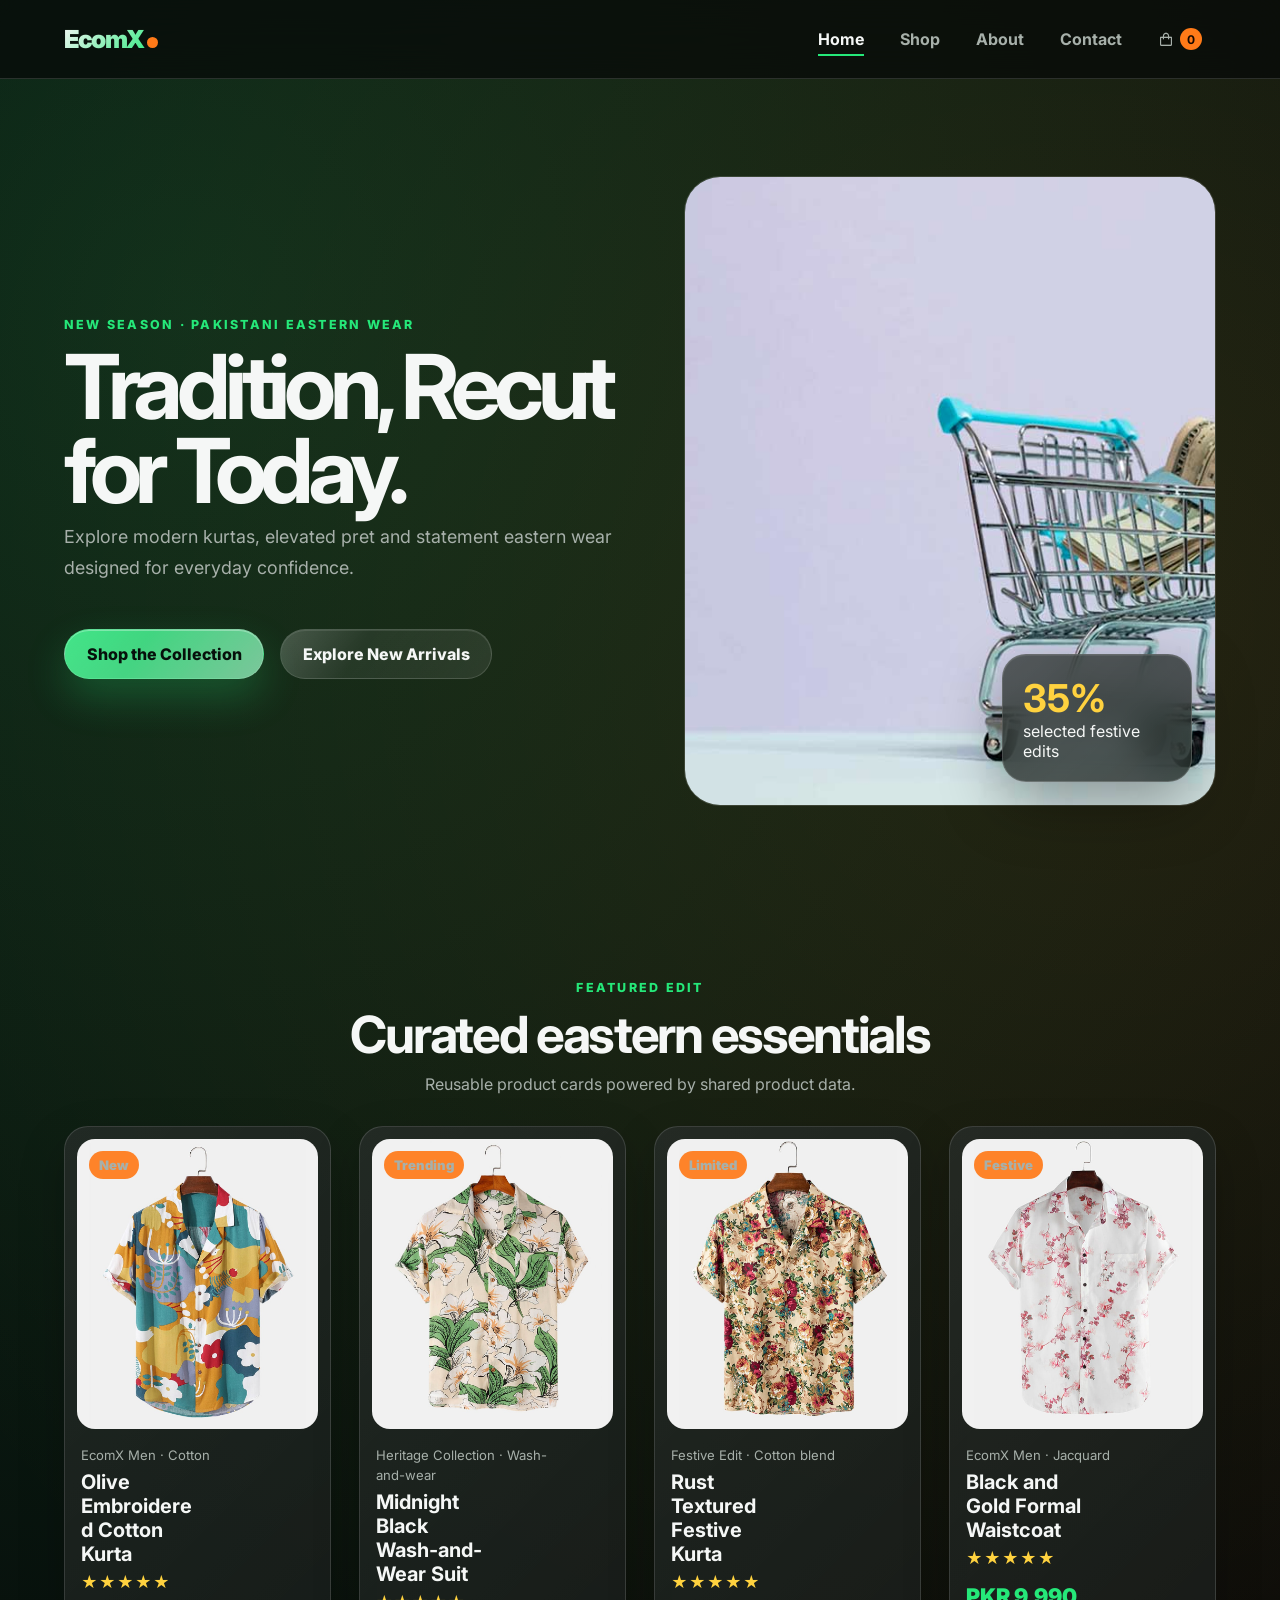
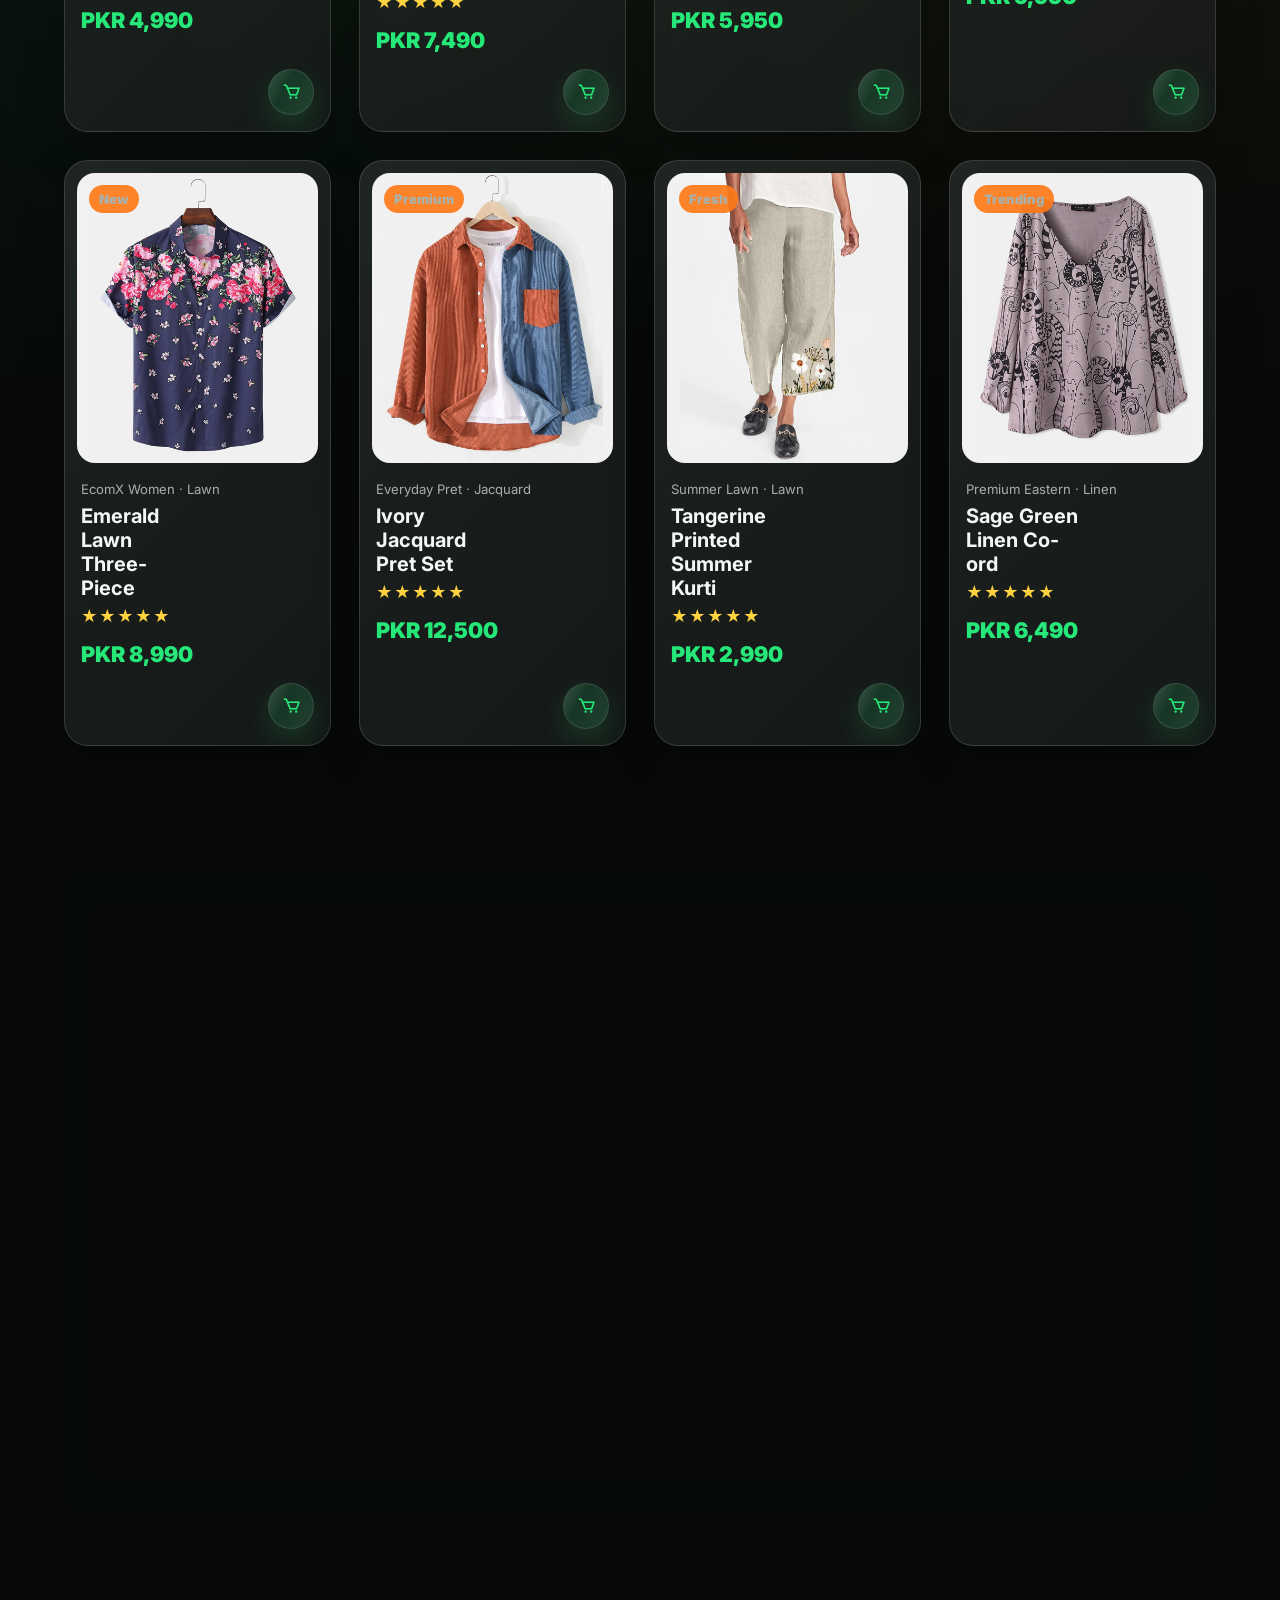
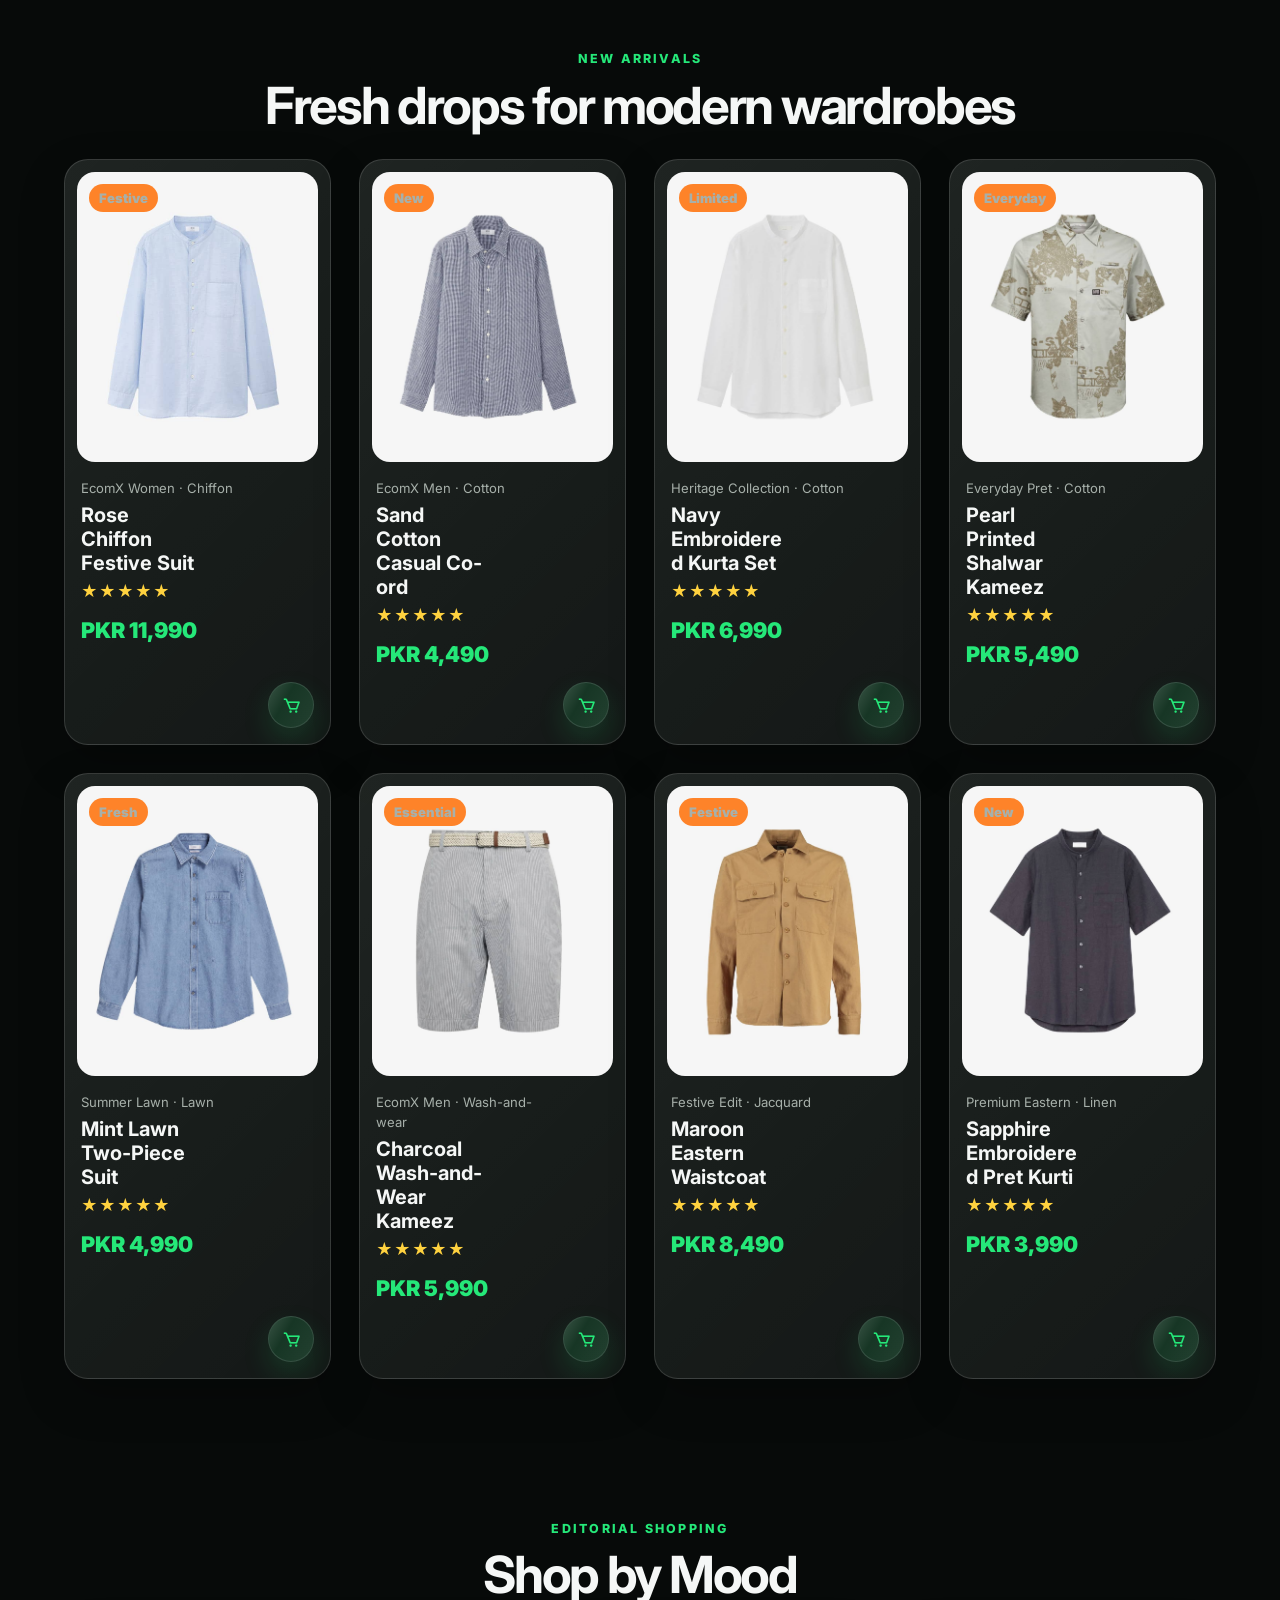
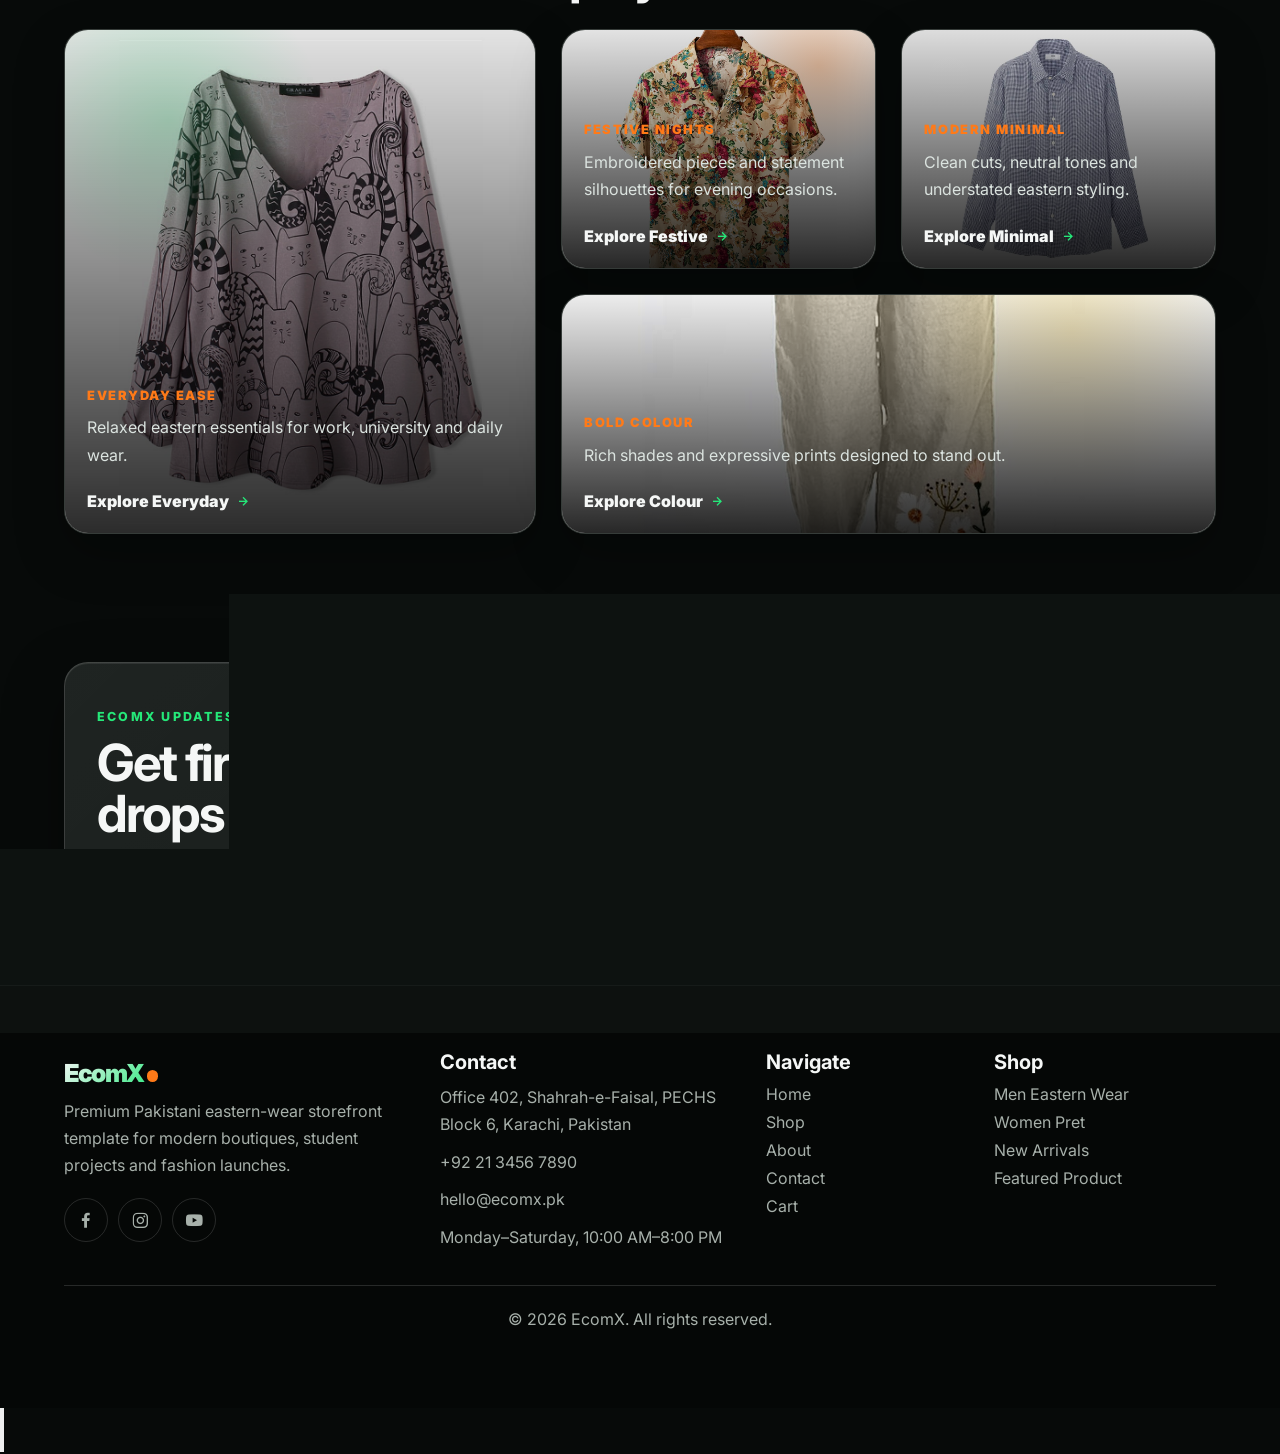
==== commit a37f90e2: "Third Iteration (Fixed FAQ section)" ====
--- a/index.html
+++ b/index.html
@@ -1 +1 @@
-<!DOCTYPE html><html lang="en"><head><meta charset="UTF-8"><meta name="viewport" content="width=device-width, initial-scale=1.0, viewport-fit=cover"><meta name="description" content="Shop EcomX modern Pakistani kurtas, pret, lawn suits and festive eastern wear."><title>EcomX | Pakistani Eastern Wear</title><link rel="icon" type="image/x-icon" href="./img/icon1.png"><link rel="stylesheet" href="https://cdn.jsdelivr.net/npm/boxicons@latest/css/boxicons.min.css"><link rel="stylesheet" href="style.css?v=6"></head><body><header id="header" class="site-header"><a class="brand" href="index.html" aria-label="EcomX home"><span>EcomX</span></a><nav aria-label="Main navigation"><ul id="navbar"><li><a class="active" href="index.html">Home</a></li><li><a class="" href="shop.html">Shop</a></li><li><a class="" href="about.html">About</a></li><li><a class="" href="contact.html">Contact</a></li><li id="lg-bag"><a class="cart-link" href="cart.html" aria-label="Shopping cart"><i class="bx bx-shopping-bag"></i><span class="cart-count" data-cart-count>0</span></a></li></ul></nav><div id="mobile"><a class="cart-link" href="cart.html" aria-label="Shopping cart"><i class="bx bx-shopping-bag"></i><span class="cart-count" data-cart-count>0</span></a><button id="bar" class="icon-button" aria-label="Open menu" aria-controls="navbar" aria-expanded="false"><i class="bx bx-menu"></i></button></div></header><main><section class="hero section-p1"><div class="hero-copy"><p class="eyebrow">New Season · Pakistani Eastern Wear</p><h1>Tradition, Recut for Today.</h1><p>Explore modern kurtas, elevated pret and statement eastern wear designed for everyday confidence.</p><div class="actions"><a class="btn primary" href="shop.html">Shop the Collection</a><a class="btn secondary" href="#new-arrivals">Explore New Arrivals</a></div></div><div class="hero-media"><img src="img/bg-img.jpg" alt="Editorial Pakistani fashion model placeholder"><div class="glass stat"><strong>35%</strong><span>selected festive edits</span></div></div></section><section class="section-p1 collection"><p class="eyebrow">Featured edit</p><h2>Curated eastern essentials</h2><p>Reusable product cards powered by shared product data.</p><div class="product-grid" data-product-grid="featured"></div></section><section class="promo-banner section-p1"><div class="festive-banner glass"><div class="promo-copy"><p class="eyebrow">Festive Edit</p><h2>Celebrate in Statement Eastern Wear</h2><p>Discover embroidered kurtas, elevated pret and occasion-ready pieces selected for the festive season.</p><div class="festive-actions"><a class="btn primary" href="shop.html"><span>Explore the Edit</span></a><p class="offer">Up to 35% off selected styles</p></div></div><div class="promo-media festive-composition"><div class="promo-orb promo-orb-one" aria-hidden="true"></div><img class="promo-main-img" src="img/products/n1.jpg" alt="Rose chiffon festive eastern wear suit"><img class="promo-float promo-float-one" src="img/products/f3.jpg" alt="Rust textured festive kurta detail"><img class="promo-float promo-float-two" src="img/products/n7.jpg" alt="Maroon eastern waistcoat detail"><span class="discount-badge">35% off</span></div></div></section><section id="new-arrivals" class="section-p1 collection"><p class="eyebrow">New arrivals</p><h2>Fresh drops for modern wardrobes</h2><div class="product-grid" data-product-grid="new"></div></section><section class="mood-section section-p1"><div class="section-heading"><p class="eyebrow">Editorial shopping</p><h2>Shop by Mood</h2></div><div class="mood-grid"><article class="mood-tile mood-large"><img src="img/products/f8.jpg" alt="Everyday eastern essentials"><div><span>Everyday Ease</span><p>Relaxed eastern essentials for work, university and daily wear.</p><a href="shop.html" class="mood-link">Explore Everyday <i class="bx bx-right-arrow-alt"></i></a></div></article><article class="mood-tile"><img src="img/products/f3.jpg" alt="Festive embroidered eastern wear"><div><span>Festive Nights</span><p>Embroidered pieces and statement silhouettes for evening occasions.</p><a href="shop.html" class="mood-link">Explore Festive <i class="bx bx-right-arrow-alt"></i></a></div></article><article class="mood-tile"><img src="img/products/n2.jpg" alt="Minimal eastern styling"><div><span>Modern Minimal</span><p>Clean cuts, neutral tones and understated eastern styling.</p><a href="shop.html" class="mood-link">Explore Minimal <i class="bx bx-right-arrow-alt"></i></a></div></article><article class="mood-tile mood-wide"><img src="img/products/f7.jpg" alt="Bold colourful eastern prints"><div><span>Bold Colour</span><p>Rich shades and expressive prints designed to stand out.</p><a href="shop.html" class="mood-link">Explore Colour <i class="bx bx-right-arrow-alt"></i></a></div></article></div></section><section class="newsletter section-p1"><div class="newsletter-panel glass"><div><p class="eyebrow">EcomX updates</p><h2>Get first access to new drops</h2><p>Receive collection updates, private offers and EcomX style edits.</p></div><form class="newsletter-form" novalidate><label for="newsletter-email">Email address</label><div><input id="newsletter-email" name="email" type="email" placeholder="you@example.com" required><button class="btn primary" type="submit">Sign Up</button></div><p class="form-status" role="status"></p></form></div></section></main><footer class="site-footer section-p1"><div class="footer-grid"><div><a class="brand" href="index.html"><span>EcomX</span></a><p>Premium Pakistani eastern-wear storefront template for modern boutiques, student projects and fashion launches.</p><div class="social"><a href="https://www.facebook.com/" aria-label="Facebook"><i class="bx bxl-facebook"></i></a><a href="https://www.instagram.com/" aria-label="Instagram"><i class="bx bxl-instagram"></i></a><a href="https://www.youtube.com/" aria-label="YouTube"><i class="bx bxl-youtube"></i></a></div></div><div><h3>Contact</h3><p><a href="https://www.google.com/maps/search/?api=1&query=Office%20402%2C%20Shahrah-e-Faisal%2C%20PECHS%20Block%206%2C%20Karachi%2C%20Pakistan">Office 402, Shahrah-e-Faisal, PECHS Block 6, Karachi, Pakistan</a></p><p><a href="tel:+922134567890">+92 21 3456 7890</a></p><p><a href="mailto:hello@ecomx.pk">hello@ecomx.pk</a></p><p>Monday–Saturday, 10:00 AM–8:00 PM</p></div><div><h3>Navigate</h3><a href="index.html">Home</a><a href="shop.html">Shop</a><a href="about.html">About</a><a href="contact.html">Contact</a><a href="cart.html">Cart</a></div><div><h3>Shop</h3><a href="shop.html?category=men">Men Eastern Wear</a><a href="shop.html?category=women">Women Pret</a><a href="shop.html">New Arrivals</a><a href="sproduct.html">Featured Product</a></div></div><p class="copyright">© 2026 EcomX. All rights reserved.</p></footer><script src="script.js?v=6"></script></body></html>+<!DOCTYPE html><html lang="en"><head><meta charset="UTF-8"><meta name="viewport" content="width=device-width, initial-scale=1.0, viewport-fit=cover"><meta name="description" content="Shop EcomX modern Pakistani kurtas, pret, lawn suits and festive eastern wear."><title>EcomX | Pakistani Eastern Wear</title><link rel="icon" type="image/x-icon" href="./img/icon1.png"><link rel="stylesheet" href="https://cdn.jsdelivr.net/npm/boxicons@latest/css/boxicons.min.css"><link rel="stylesheet" href="style.css?v=7"></head><body><header id="header" class="site-header"><a class="brand" href="index.html" aria-label="EcomX home"><span>EcomX</span></a><nav aria-label="Main navigation"><ul id="navbar"><li><a class="active" href="index.html">Home</a></li><li><a class="" href="shop.html">Shop</a></li><li><a class="" href="about.html">About</a></li><li><a class="" href="contact.html">Contact</a></li><li id="lg-bag"><a class="cart-link" href="cart.html" aria-label="Shopping cart"><i class="bx bx-shopping-bag"></i><span class="cart-count" data-cart-count>0</span></a></li></ul></nav><div id="mobile"><a class="cart-link" href="cart.html" aria-label="Shopping cart"><i class="bx bx-shopping-bag"></i><span class="cart-count" data-cart-count>0</span></a><button id="bar" class="icon-button" aria-label="Open menu" aria-controls="navbar" aria-expanded="false"><i class="bx bx-menu"></i></button></div></header><main><section class="hero section-p1"><div class="hero-copy"><p class="eyebrow">New Season · Pakistani Eastern Wear</p><h1>Tradition, Recut for Today.</h1><p>Explore modern kurtas, elevated pret and statement eastern wear designed for everyday confidence.</p><div class="actions"><a class="btn primary" href="shop.html">Shop the Collection</a><a class="btn secondary" href="#new-arrivals">Explore New Arrivals</a></div></div><div class="hero-media"><img src="img/bg-img.jpg" alt="Editorial Pakistani fashion model placeholder"><div class="glass stat"><strong>35%</strong><span>selected festive edits</span></div></div></section><section class="section-p1 collection"><p class="eyebrow">Featured edit</p><h2>Curated eastern essentials</h2><p>Reusable product cards powered by shared product data.</p><div class="product-grid" data-product-grid="featured"></div></section><section class="promo-banner section-p1"><div class="festive-banner glass"><div class="promo-copy"><p class="eyebrow">Festive Edit</p><h2>Celebrate in Statement Eastern Wear</h2><p>Discover embroidered kurtas, elevated pret and occasion-ready pieces selected for the festive season.</p><div class="festive-actions"><a class="btn primary" href="shop.html"><span>Explore the Edit</span></a><p class="offer">Up to 35% off selected styles</p></div></div><div class="promo-media festive-composition"><div class="promo-orb promo-orb-one" aria-hidden="true"></div><img class="promo-main-img" src="img/products/n1.jpg" alt="Rose chiffon festive eastern wear suit"><img class="promo-float promo-float-one" src="img/products/f3.jpg" alt="Rust textured festive kurta detail"><img class="promo-float promo-float-two" src="img/products/n7.jpg" alt="Maroon eastern waistcoat detail"><span class="discount-badge">35% off</span></div></div></section><section id="new-arrivals" class="section-p1 collection"><p class="eyebrow">New arrivals</p><h2>Fresh drops for modern wardrobes</h2><div class="product-grid" data-product-grid="new"></div></section><section class="mood-section section-p1"><div class="section-heading"><p class="eyebrow">Editorial shopping</p><h2>Shop by Mood</h2></div><div class="mood-grid"><article class="mood-tile mood-large"><img src="img/products/f8.jpg" alt="Everyday eastern essentials"><div><span>Everyday Ease</span><p>Relaxed eastern essentials for work, university and daily wear.</p><a href="shop.html" class="mood-link">Explore Everyday <i class="bx bx-right-arrow-alt"></i></a></div></article><article class="mood-tile"><img src="img/products/f3.jpg" alt="Festive embroidered eastern wear"><div><span>Festive Nights</span><p>Embroidered pieces and statement silhouettes for evening occasions.</p><a href="shop.html" class="mood-link">Explore Festive <i class="bx bx-right-arrow-alt"></i></a></div></article><article class="mood-tile"><img src="img/products/n2.jpg" alt="Minimal eastern styling"><div><span>Modern Minimal</span><p>Clean cuts, neutral tones and understated eastern styling.</p><a href="shop.html" class="mood-link">Explore Minimal <i class="bx bx-right-arrow-alt"></i></a></div></article><article class="mood-tile mood-wide"><img src="img/products/f7.jpg" alt="Bold colourful eastern prints"><div><span>Bold Colour</span><p>Rich shades and expressive prints designed to stand out.</p><a href="shop.html" class="mood-link">Explore Colour <i class="bx bx-right-arrow-alt"></i></a></div></article></div></section><section class="newsletter section-p1"><div class="newsletter-panel glass"><div><p class="eyebrow">EcomX updates</p><h2>Get first access to new drops</h2><p>Receive collection updates, private offers and EcomX style edits.</p></div><form class="newsletter-form" novalidate><label for="newsletter-email">Email address</label><div><input id="newsletter-email" name="email" type="email" placeholder="you@example.com" required><button class="btn primary" type="submit">Sign Up</button></div><p class="form-status" role="status"></p></form></div></section></main><footer class="site-footer section-p1"><div class="footer-grid"><div><a class="brand" href="index.html"><span>EcomX</span></a><p>Premium Pakistani eastern-wear storefront template for modern boutiques, student projects and fashion launches.</p><div class="social"><a href="https://www.facebook.com/" aria-label="Facebook"><i class="bx bxl-facebook"></i></a><a href="https://www.instagram.com/" aria-label="Instagram"><i class="bx bxl-instagram"></i></a><a href="https://www.youtube.com/" aria-label="YouTube"><i class="bx bxl-youtube"></i></a></div></div><div><h3>Contact</h3><p><a href="https://www.google.com/maps/search/?api=1&query=Office%20402%2C%20Shahrah-e-Faisal%2C%20PECHS%20Block%206%2C%20Karachi%2C%20Pakistan">Office 402, Shahrah-e-Faisal, PECHS Block 6, Karachi, Pakistan</a></p><p><a href="tel:+922134567890">+92 21 3456 7890</a></p><p><a href="mailto:hello@ecomx.pk">hello@ecomx.pk</a></p><p>Monday–Saturday, 10:00 AM–8:00 PM</p></div><div><h3>Navigate</h3><a href="index.html">Home</a><a href="shop.html">Shop</a><a href="about.html">About</a><a href="contact.html">Contact</a><a href="cart.html">Cart</a></div><div><h3>Shop</h3><a href="shop.html?category=men">Men Eastern Wear</a><a href="shop.html?category=women">Women Pret</a><a href="shop.html">New Arrivals</a><a href="sproduct.html">Featured Product</a></div></div><p class="copyright">© 2026 EcomX. All rights reserved.</p></footer><script src="script.js?v=7"></script></body></html>
--- a/style.css
+++ b/style.css
@@ -315,3 +315,40 @@
   }
 }
 
+
+
+/* Iteration 5: definitive FAQ collapsed-state fix */
+.faq-answer {
+  display: block;
+  max-height: 0;
+  overflow: hidden;
+  opacity: 0;
+  visibility: hidden;
+  pointer-events: none;
+  margin: 0;
+  padding: 0;
+  transition:
+    max-height 260ms ease,
+    opacity 180ms ease,
+    visibility 0s linear 260ms;
+}
+
+.faq-answer p {
+  margin: 0;
+  padding: 0 10px;
+  overflow: hidden;
+}
+
+.faq-answer.open {
+  opacity: 1;
+  visibility: visible;
+  pointer-events: auto;
+  transition:
+    max-height 260ms ease,
+    opacity 200ms ease,
+    visibility 0s linear 0s;
+}
+
+.faq-answer.open p {
+  padding-bottom: 18px;
+}
